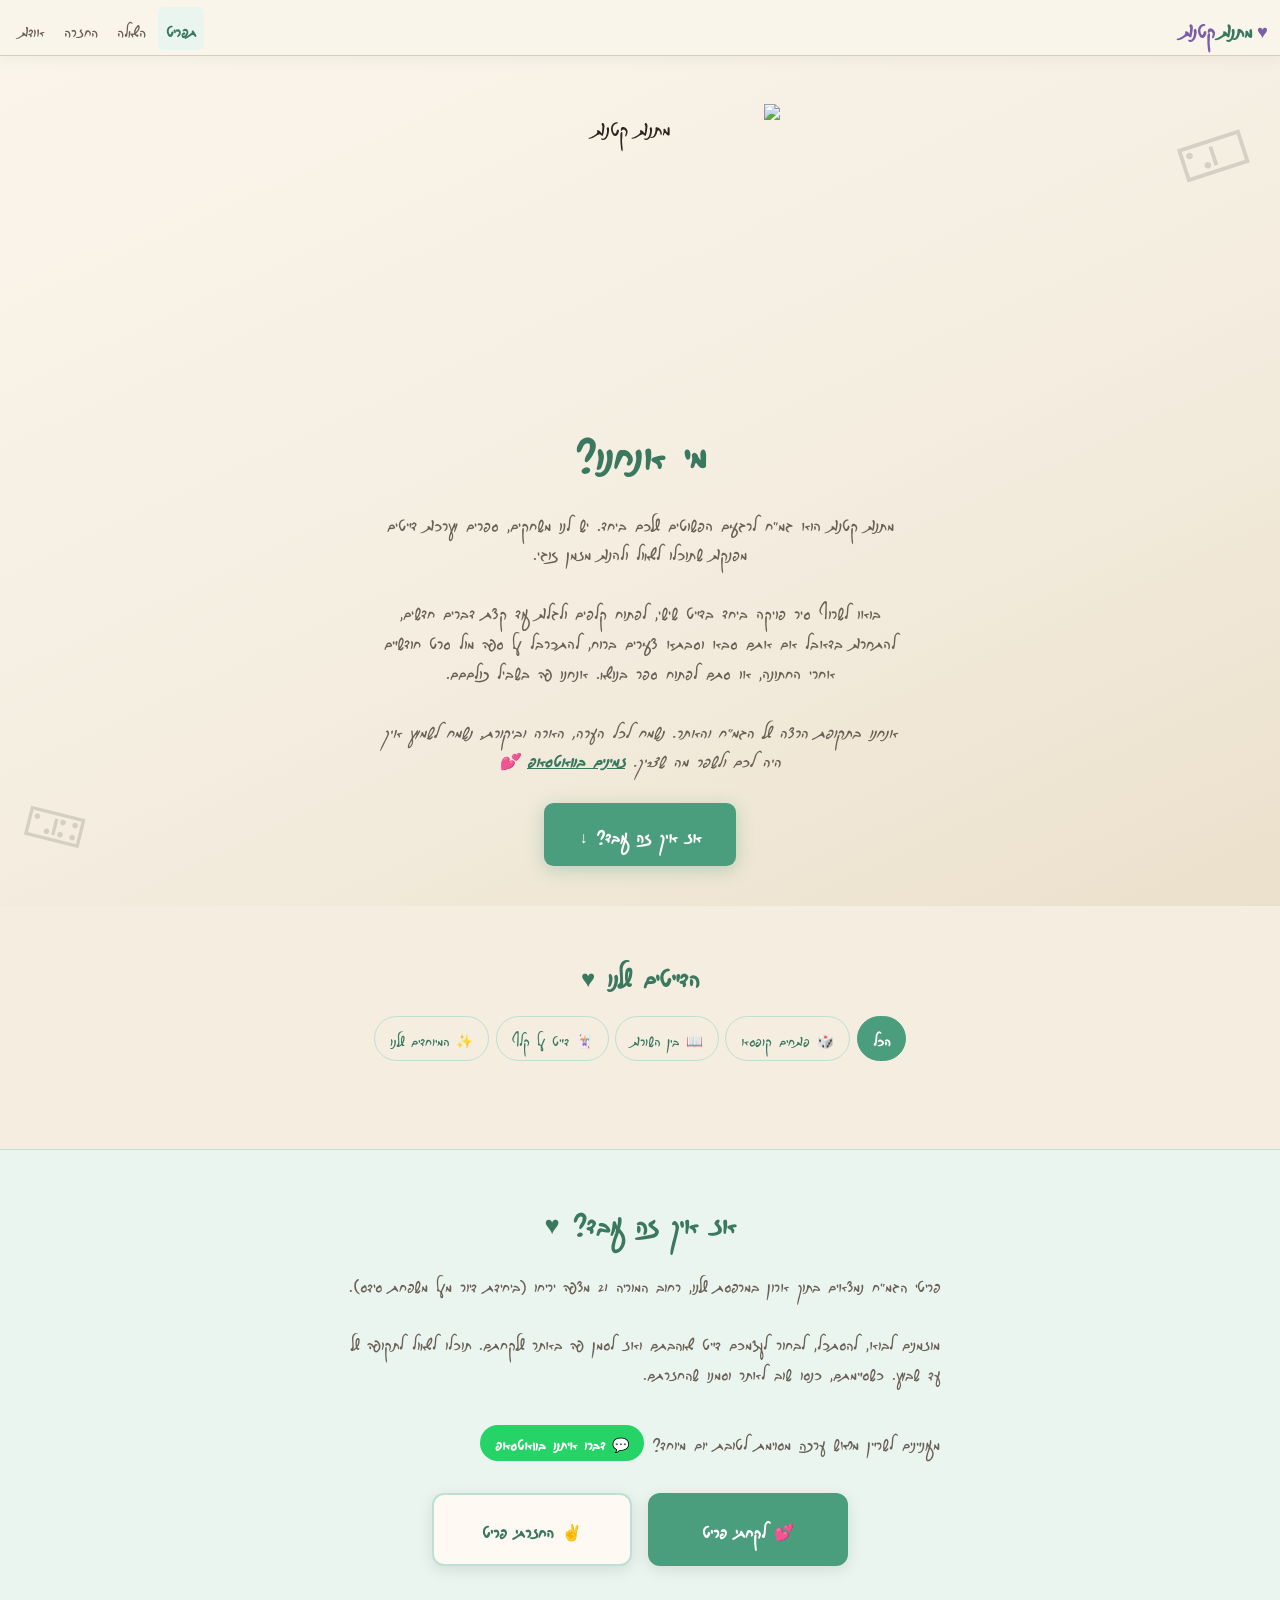
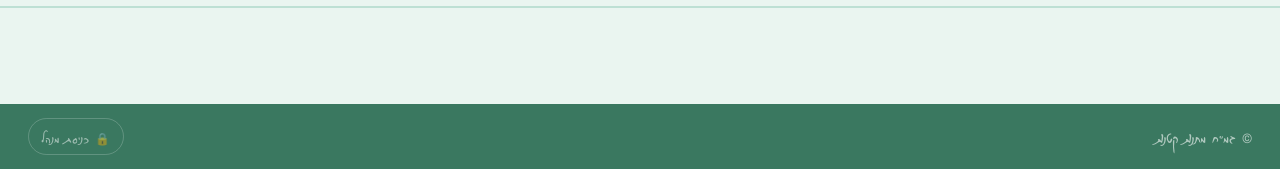
==== index.html @ da2526f9 "Add files via upload" ====
<!DOCTYPE html>
<html lang="he" dir="rtl">
<head>
<meta charset="UTF-8"/>
<link rel="manifest" href="manifest.json"/>
<meta name="theme-color" content="#4A9E7E"/>
<!-- Google tag (gtag.js) -->
<script async src="https://www.googletagmanager.com/gtag/js?id=G-804JS3PX6V"></script>
<script>
  window.dataLayer = window.dataLayer || [];
  function gtag(){dataLayer.push(arguments);}
  gtag('js', new Date());
  gtag('config', 'G-804JS3PX6V');
</script>

<link rel="icon" href="data:image/svg+xml,<svg xmlns='http://www.w3.org/2000/svg' viewBox='0 0 100 100'><text y='.9em' font-size='90'>♥</text></svg>"/>
<meta name="viewport" content="width=device-width,initial-scale=1.0"/>
<title>מתנות קטנות</title>
<link href="https://fonts.googleapis.com/css2?family=Frank+Ruhl+Libre:wght@400;700&family=Heebo:wght@300;400;600&family=Dancing+Script:wght@600&display=swap" rel="stylesheet"/>
<style>
@font-face {
  font-family:'SiteFont';
  src:local('Dancing Script');
  font-weight:normal;font-style:normal;
  unicode-range:U+0020-007F;
}
@font-face {
  font-family:'SiteFont';
  src:url('[data-uri]') format('woff2');
  font-weight:normal;font-style:normal;
}
*,*::before,*::after{box-sizing:border-box;margin:0;padding:0}
:root{
  --teal:#4A9E7E;--teal-dark:#3A7860;--teal-light:#EAF5F0;--teal-mid:#BEE0D4;
  --lav:#7B5EA7;--lav-light:#EFE8F5;
  --cream:#F4EDE0;--cream-warm:#EBE0CB;--paper:#FAF5EB;
  --text:#2A2620;--text-mid:#6A6055;--text-light:#9C9082;
  --border:#D8CEBA;--white:#FEFAF3;
}
html{direction:rtl;scroll-behavior:smooth}
body{background:var(--cream);font-family:'SiteFont','Heebo',sans-serif;color:var(--text);min-height:100vh;font-size:19px}

/* NAV */
.nav{background:var(--paper);border-bottom:1px solid var(--border);display:flex;align-items:center;justify-content:space-between;padding:0 .75rem;height:56px;position:sticky;top:0;z-index:300;box-shadow:0 2px 14px rgba(58,120,96,.07);overflow:hidden}
.nav-brand{font-size:1.15rem;color:var(--teal-dark);font-weight:700;cursor:pointer;display:flex;align-items:center;gap:.3rem;text-decoration:none;white-space:nowrap}
.nav-brand span{color:var(--lav)}
.nav-links{display:flex;gap:.2rem;list-style:none;flex-wrap:nowrap}
.nav-btn{background:none;border:none;cursor:pointer;font-family:'SiteFont','Heebo',sans-serif;font-size:.92rem;color:var(--text-mid);padding:.3rem .5rem;border-radius:.4rem;transition:all .2s;white-space:nowrap}
.nav-btn:hover,.nav-btn.on{color:var(--teal-dark);background:var(--teal-light);font-weight:600}

/* HERO */
.hero{background:linear-gradient(155deg,var(--paper) 0%,var(--cream) 55%,var(--cream-warm) 100%);padding:3rem 1.5rem 2.5rem;text-align:center;position:relative;overflow:hidden}
.deco{position:absolute;opacity:.15;pointer-events:none;font-size:3.5rem}
.logo-img{width:280px;height:280px;object-fit:contain;display:block;margin:0 auto 1.2rem}
.hero h1{font-size:clamp(1.7rem,3.5vw,2.4rem);color:var(--teal-dark);margin-bottom:.9rem}
.hero p{color:var(--text-mid);font-size:1rem;max-width:520px;margin:0 auto 1.8rem;line-height:1.85;font-weight:300}
.hero p strong{color:var(--teal-dark);font-weight:700}
.btn-hero{display:inline-block;background:var(--teal);color:#fff;border:none;padding:.82rem 2.2rem;border-radius:.6rem;font-family:'SiteFont','Heebo',sans-serif;font-size:1rem;font-weight:700;cursor:pointer;transition:all .22s;box-shadow:0 4px 18px rgba(74,158,126,.33)}
.btn-hero:hover{background:var(--teal-dark);transform:translateY(-2px)}

/* HOW IT WORKS */
.how-sec{background:var(--teal-light);border-top:1px solid var(--teal-mid);border-bottom:1px solid var(--teal-mid);padding:2.5rem 1.5rem}
.how-inner{max-width:600px;margin:0 auto;text-align:center}
.how-inner h2{font-size:1.6rem;color:var(--teal-dark);margin-bottom:1.25rem}
.how-inner p{color:var(--text-mid);line-height:1.9;font-size:.97rem;font-weight:300;margin-bottom:2rem;text-align:right}
.how-inner a.inline-link{color:var(--teal-dark);font-weight:700;text-decoration:underline;cursor:pointer}
.wa-link{display:inline-block;background:#25D366;color:#fff;padding:.3rem .9rem;border-radius:2rem;text-decoration:none;font-weight:600;font-size:.88rem;margin-top:.5rem}
.action-btns{display:flex;gap:1rem;justify-content:center;flex-wrap:wrap;margin-top:1.5rem}
.action-btn{padding:1rem 0;border:none;border-radius:.75rem;font-family:'SiteFont','Heebo',sans-serif;font-size:1rem;font-weight:700;cursor:pointer;transition:all .22s;box-shadow:0 4px 16px rgba(0,0,0,.1);width:200px;text-align:center}
.borrow-action{background:var(--teal);color:#fff}
.borrow-action:hover{background:var(--teal-dark);transform:translateY(-2px)}
.return-action{background:var(--white);color:var(--teal-dark);border:2px solid var(--teal-mid)}
.return-action:hover{background:var(--teal-light);transform:translateY(-2px)}

/* CATALOG */
.catalog{max-width:1080px;margin:0 auto;padding:2.5rem 1.5rem}
.cat-head{margin-bottom:1.5rem;text-align:center}
.cat-head h2{font-size:1.5rem;color:var(--teal-dark);margin-bottom:.9rem}
.heart-anim{display:inline-block;animation:heartPulse 2.5s ease-in-out infinite}
@keyframes heartPulse{0%,100%{transform:scale(1)}50%{transform:scale(1.18)}}
.filters{display:flex;gap:.4rem;align-items:center;flex-wrap:wrap;justify-content:center}
.fb-cat{background:none;border:1.5px solid var(--teal-mid);padding:.35rem .95rem;border-radius:2rem;font-family:'SiteFont','Heebo',sans-serif;font-size:.85rem;color:var(--teal-dark);cursor:pointer;transition:all .2s;font-weight:500;white-space:nowrap;min-width:fit-content}
.fb-cat:hover,.fb-cat.on{border-color:var(--teal);background:var(--teal);color:#fff;font-weight:700}
.grid{display:grid;grid-template-columns:repeat(auto-fill,minmax(240px,1fr));gap:1.25rem}
.card{background:var(--white);border:1px solid var(--border);border-radius:1rem;overflow:hidden;transition:all .25s;cursor:pointer;opacity:0;animation:fadeUp .5s ease forwards;display:flex;flex-direction:column}
@keyframes fadeUp{from{opacity:0;transform:translateY(22px)}to{opacity:1;transform:translateY(0)}}
.card:hover{transform:translateY(-3px);box-shadow:0 8px 28px rgba(58,120,96,.12);border-color:var(--teal-mid)}
.card.dim{opacity:.55}
.card-img{width:100%;height:160px;max-height:160px;object-fit:contain;background:#fff;padding:.75rem;flex-shrink:0}
.card-body{padding:1.1rem 1.2rem 1.3rem}
.cbadge{display:inline-block;font-size:.72rem;font-weight:700;padding:.17rem .6rem;border-radius:2rem;background:var(--teal-light);color:var(--teal-dark);margin-bottom:.6rem}
.cname{font-size:1.08rem;color:var(--text);margin-bottom:.3rem;font-weight:700}
.cdesc{font-size:.85rem;color:var(--text-mid);line-height:1.5;margin-bottom:.8rem;font-weight:300}
.sdot{display:inline-flex;align-items:center;gap:.35rem;font-size:.77rem;font-weight:700;margin-bottom:.7rem}
.sdot::before{content:'';width:7px;height:7px;border-radius:50%;background:currentColor;display:inline-block}
.sdot.av{color:#2E8A58}.sdot.tk{color:#A0602A}
.bbtn{width:100%;padding:.6rem;border-radius:.5rem;background:var(--teal);color:#fff;border:none;font-family:'SiteFont','Heebo',sans-serif;font-size:.89rem;font-weight:700;cursor:pointer;transition:background .2s}
.bbtn:hover{background:var(--teal-dark)}
.bbtn:disabled{background:var(--cream-warm);color:var(--text-light);cursor:not-allowed}

/* ITEM MODAL */
.modal-overlay{position:fixed;inset:0;background:rgba(42,38,32,.55);backdrop-filter:blur(4px);z-index:500;display:flex;align-items:center;justify-content:center;padding:1rem}
.modal{background:var(--white);border-radius:1.25rem;width:100%;max-width:580px;max-height:90vh;overflow-y:auto;box-shadow:0 20px 60px rgba(42,38,32,.22);position:relative}
.modal-img{width:100%;height:220px;object-fit:contain;background:#fff;border-radius:1.25rem 1.25rem 0 0;padding:.5rem}
.modal-body{padding:1.75rem}
.modal-body h2{font-size:1.5rem;color:var(--teal-dark);margin-bottom:.35rem}
.mdesc{color:var(--text-mid);font-size:.95rem;line-height:1.75;margin-bottom:1.25rem;font-weight:300}
.kit-section{background:var(--teal-light);border-radius:.75rem;padding:1rem 1.25rem;margin-bottom:.85rem;border-right:4px solid var(--teal)}
.kit-section h4{font-size:1rem;color:var(--teal-dark);margin-bottom:.5rem}
.kit-section p{font-size:.88rem;color:var(--text-mid);line-height:1.6;font-weight:300}
.kit-section.orange{background:#FDF0E8;border-right-color:#D4824A}
.kit-section.orange h4{color:#D4824A}
.modal-close{position:absolute;top:1rem;left:1rem;background:rgba(255,255,255,.85);border:none;border-radius:50%;width:34px;height:34px;font-size:1.1rem;cursor:pointer}
.modal-borrow-btn{width:100%;padding:.88rem;background:var(--teal);color:#fff;border:none;border-radius:.6rem;font-family:'SiteFont','Heebo',sans-serif;font-size:1rem;font-weight:700;cursor:pointer;margin-top:1.25rem;transition:all .2s}
.modal-borrow-btn:disabled{background:var(--cream-warm);color:var(--text-light);cursor:not-allowed}

/* BORROW/RETURN SECTION */
.action-sec{background:var(--teal-light);border-top:1.5px solid var(--teal-mid);padding:3rem 1.5rem}
.binner{max-width:540px;margin:0 auto}
.binner h2{font-size:1.45rem;color:var(--teal-dark);margin-bottom:.35rem}
.sub{color:var(--text-mid);font-size:.88rem;margin-bottom:1.5rem}
.bpreview{display:flex;align-items:center;gap:1rem;background:var(--white);border:1px solid var(--teal-mid);border-radius:.75rem;padding:1rem 1.25rem;margin-bottom:1.75rem}
.bpreview .bi{font-size:2rem}
.bpreview strong{font-size:1.05rem;color:var(--teal-dark);display:block}
.bpreview span{font-size:.83rem;color:var(--text-mid)}
.frow{display:grid;grid-template-columns:1fr 1fr;gap:1rem;margin-bottom:1rem}
.fg{margin-bottom:.95rem}
.fg label{display:block;font-size:.83rem;font-weight:700;color:var(--text);margin-bottom:.35rem}
.fg input,.fg textarea,.fg select{width:100%;padding:.68rem .95rem;border:1.5px solid var(--border);border-radius:.5rem;font-family:'SiteFont','Heebo',sans-serif;font-size:.93rem;color:var(--text);background:var(--white);outline:none;direction:rtl;transition:border-color .2s}
.fg input:focus,.fg textarea:focus{border-color:var(--teal)}
.sbtn{width:100%;padding:.88rem;background:var(--teal);color:#fff;border:none;border-radius:.6rem;font-family:'SiteFont','Heebo',sans-serif;font-size:.98rem;font-weight:700;cursor:pointer;transition:all .2s;box-shadow:0 4px 16px rgba(74,158,126,.28);margin-top:.4rem}
.sbtn:hover{background:var(--teal-dark)}
.clnk{text-align:center;margin-top:.9rem}
.clnk button{background:none;border:none;color:var(--text-light);font-size:.86rem;cursor:pointer;text-decoration:underline;font-family:'SiteFont','Heebo',sans-serif}
.sbox{text-align:center;padding:2rem 0}
.sbox .si{font-size:3.2rem;margin-bottom:1rem}
.sbox h3{font-size:1.55rem;color:var(--teal-dark);margin-bottom:.5rem}
.sbox p{color:var(--text-mid);font-size:.93rem;line-height:1.75}
.pickup-box{background:var(--white);border:1px solid var(--teal-mid);border-radius:.75rem;padding:1rem 1.25rem;margin-top:1rem;font-size:.88rem;color:var(--text-mid);line-height:1.7;text-align:right}
.pickup-box strong{color:var(--teal-dark);display:block;margin-bottom:.3rem}
.borrow-grid{display:grid;grid-template-columns:repeat(auto-fill,minmax(160px,1fr));gap:.85rem;margin-bottom:1.5rem}
.borrow-card{background:var(--white);border:1.5px solid var(--border);border-radius:.85rem;padding:.85rem;cursor:pointer;transition:all .2s;text-align:center}
.borrow-card:hover{border-color:var(--teal);transform:translateY(-2px);box-shadow:0 6px 20px rgba(74,158,126,.15)}
.borrow-card .bc-img{width:100%;height:90px;object-fit:contain;background:#fff;border-radius:.5rem;margin-bottom:.5rem;padding:.25rem}
.borrow-card .bc-name{font-weight:700;font-size:.88rem;color:var(--text);margin-bottom:.2rem}
.borrow-card .bc-cat{font-size:.72rem;color:var(--teal-dark);background:var(--teal-light);padding:.12rem .5rem;border-radius:2rem;display:inline-block}
.r-loan-item{display:flex;align-items:center;justify-content:space-between;padding:.85rem 1.1rem;background:var(--white);border:1px solid var(--border);border-radius:.75rem;margin-bottom:.6rem;gap:.75rem;flex-wrap:wrap}
.r-loan-name{font-weight:600;color:var(--text);flex:1}
.r-loan-date{font-size:.8rem;color:var(--text-light)}
.r-return-btn{padding:.45rem 1.1rem;background:var(--teal);color:#fff;border:none;border-radius:.45rem;font-family:'SiteFont','Heebo',sans-serif;font-size:.85rem;font-weight:700;cursor:pointer}

/* ABOUT */
.about-page{max-width:680px;margin:0 auto;padding:5rem 1.5rem;text-align:center}

/* FOOTER */
.footer{background:var(--teal-dark);padding:.85rem 1.75rem;display:flex;align-items:center;justify-content:space-between;gap:1rem;flex-wrap:wrap}
.footer-text{color:rgba(255,255,255,.6);font-size:.82rem}
.footer-admin-btn{background:none;border:1px solid rgba(255,255,255,.2);color:rgba(255,255,255,.5);font-family:'SiteFont','Heebo',sans-serif;font-size:.74rem;padding:.26rem .78rem;border-radius:2rem;cursor:pointer;transition:all .2s;white-space:nowrap}
.footer-admin-btn:hover{border-color:rgba(255,255,255,.6);color:rgba(255,255,255,.9)}

/* ADMIN */
.admin-wrap{max-width:900px;margin:0 auto;padding:2rem 1rem}
.admin-login-box{max-width:340px;margin:4rem auto;text-align:center}
.atabs{display:flex;gap:.4rem;margin-bottom:1.75rem;background:var(--white);padding:.38rem;border-radius:.7rem;border:1px solid var(--border);width:fit-content;max-width:100%;overflow-x:auto}
.atab{padding:.5rem 1.2rem;border-radius:.5rem;border:none;font-family:'SiteFont','Heebo',sans-serif;font-size:.88rem;cursor:pointer;transition:all .2s;background:none;color:var(--text-mid);white-space:nowrap}
.atab.on{background:var(--teal);color:#fff;font-weight:700}
.asec{background:var(--white);border:1px solid var(--border);border-radius:1rem;padding:1.4rem;margin-bottom:1.2rem}
.asec h3{font-size:1.1rem;color:var(--teal-dark);margin-bottom:1rem;font-weight:700}
.lrow{display:grid;grid-template-columns:50px 1fr auto;align-items:center;gap:.5rem .7rem;padding:.7rem .9rem;background:var(--cream);border:1px solid var(--border);border-radius:.5rem;margin-bottom:.4rem;font-size:.84rem}
.lrow .lid{font-weight:700;color:var(--teal);font-size:.8rem}
.lrow .lname{font-weight:600}
.lrow .linfo{color:var(--text-mid);font-size:.78rem;grid-column:2}
.sbadge{font-size:.7rem;font-weight:700;padding:.16rem .55rem;border-radius:2rem;white-space:nowrap}
.sbadge.act{background:rgba(74,158,126,.14);color:#2A7A50}
.sbadge.ret{background:rgba(155,142,196,.14);color:#6252A2}
.retbtn{padding:.28rem .7rem;border-radius:.4rem;font-size:.76rem;font-weight:700;border:1.5px solid var(--teal);color:var(--teal);background:none;cursor:pointer;white-space:nowrap}
.retbtn:hover{background:var(--teal);color:#fff}
.irow{display:flex;align-items:center;gap:.4rem;padding:.6rem .9rem;background:var(--cream);border:1px solid var(--border);border-radius:.5rem;font-size:.84rem;flex-wrap:wrap}
.irow .ithumb{width:36px;height:36px;border-radius:.4rem;object-fit:cover;background:var(--teal-light);flex-shrink:0}
.irow .in{font-weight:600;overflow:hidden;text-overflow:ellipsis;white-space:nowrap;flex:1;min-width:0}
.iadmin{display:flex;flex-direction:column;gap:.4rem}
.editbtn{padding:.26rem .7rem;border-radius:.4rem;font-size:.76rem;font-weight:700;border:1.5px solid var(--teal);color:var(--teal);background:none;cursor:pointer}
.editbtn:hover{background:var(--teal);color:#fff}
.delbtn{padding:.26rem .7rem;border-radius:.4rem;font-size:.76rem;font-weight:700;border:1.5px solid #C87055;color:#C87055;background:none;cursor:pointer}
.delbtn:hover{background:#C87055;color:#fff}
.eoverlay{position:fixed;inset:0;background:rgba(42,38,32,.6);backdrop-filter:blur(3px);z-index:600;display:flex;align-items:center;justify-content:center;padding:1rem}
.emodal{background:var(--white);border-radius:1.25rem;width:100%;max-width:560px;max-height:92vh;overflow-y:auto;padding:2rem;position:relative;box-shadow:0 20px 60px rgba(42,38,32,.25)}
.emodal h3{font-size:1.3rem;color:var(--teal-dark);margin-bottom:1.4rem;font-weight:700}
.eclose{position:absolute;top:1rem;left:1rem;background:var(--cream);border:1px solid var(--border);border-radius:50%;width:32px;height:32px;font-size:1rem;cursor:pointer}
.img-prev{width:100%;height:155px;border-radius:.75rem;overflow:hidden;background:var(--teal-light);border:1.5px dashed var(--teal-mid);display:flex;align-items:center;justify-content:center;margin-bottom:.6rem;color:var(--text-light);font-size:.9rem}
.img-prev img{width:100%;height:100%;object-fit:cover}
.img-btns{display:flex;gap:.5rem;margin-bottom:1rem;flex-wrap:wrap}
.img-btn{padding:.4rem .9rem;border-radius:.45rem;font-family:'SiteFont','Heebo',sans-serif;font-size:.83rem;font-weight:600;cursor:pointer;border:1.5px solid var(--teal-mid);color:var(--teal-dark);background:var(--teal-light)}
.img-btn.del{border-color:#C87055;color:#C87055;background:none}
.save-btn{width:100%;padding:.85rem;background:var(--teal);color:#fff;border:none;border-radius:.6rem;font-family:'SiteFont','Heebo',sans-serif;font-size:.97rem;font-weight:700;cursor:pointer;margin-top:1rem}
.auchk{display:flex;gap:.9rem;flex-wrap:wrap;margin-top:.25rem}
.auchk label{display:flex;align-items:center;gap:.35rem;font-size:.88rem;cursor:pointer}
.auchk input[type=checkbox]{accent-color:var(--teal);width:15px;height:15px}
.notif-item{display:flex;align-items:center;gap:.75rem;padding:.85rem 1rem;background:var(--teal-light);border:1px solid var(--teal-mid);border-radius:.75rem;margin-bottom:.5rem}
.notif-body{flex:1;font-size:.88rem;color:var(--text)}
.notif-date{font-size:.78rem;color:var(--text-light);margin-top:.2rem}
.notif-seen{background:var(--teal);color:#fff;border:none;border-radius:50%;width:28px;height:28px;cursor:pointer;font-size:.9rem;flex-shrink:0}
.notif-badge{background:#E85555;color:#fff;border-radius:50%;width:18px;height:18px;font-size:.7rem;display:inline-flex;align-items:center;justify-content:center;font-weight:700;vertical-align:top;margin-right:2px}
.empty{text-align:center;padding:2.5rem;color:var(--text-light)}
.empty .ei{font-size:2.2rem;margin-bottom:.75rem}
.addflash{color:#2A7A50;font-weight:700;font-size:.88rem;padding:.4rem 0}
.page-btn{background:none;border:1.5px solid var(--teal-mid);color:var(--teal-dark);width:36px;height:36px;border-radius:50%;cursor:pointer;font-family:'SiteFont','Heebo',sans-serif;font-size:.9rem;font-weight:600;transition:all .2s}
.page-btn:hover,.page-btn.on{background:var(--teal);color:#fff;border-color:var(--teal)}
.hidden{display:none!important}
@media(max-width:600px){
  .irow{grid-template-columns:36px 1fr;grid-template-rows:auto auto;}
  .irow .editbtn,.irow .loanbtn,.irow .delbtn{font-size:.7rem;padding:.2rem .5rem;}

  .frow,.addrow{grid-template-columns:1fr}
  .nav{padding:0 .75rem}
  .admin-wrap{padding:1.5rem .75rem}
  .action-btn{width:160px;font-size:.9rem}
  .lrow{grid-template-columns:45px 1fr auto}
  .irow{grid-template-columns:36px 1fr auto auto}
}
</style>
</head>
<body>

<!-- NAV -->
<nav class="nav">
  <a class="nav-brand" href="#" id="nav-home-brand">
    <span>&#9829;</span> מתנות <span>קטנות</span>
  </a>
  <ul class="nav-links">
    <li><button class="nav-btn on" id="nav-catalog-btn">תפריט</button></li>
    <li><button class="nav-btn" id="nav-borrow-btn">השאלה</button></li>
    <li><button class="nav-btn" id="nav-return-btn">החזרה</button></li>
    <li><button class="nav-btn" id="nav-about">אודות</button></li>
  </ul>
</nav>

<!-- HOME -->
<div id="page-home">
  <section class="hero">
    <div class="deco" style="top:1.5rem;right:2rem;transform:rotate(-18deg)">&#127039;</div>
    <div class="deco" style="bottom:2rem;left:1.5rem;transform:rotate(14deg);font-size:3rem">&#127043;</div>
    <img class="logo-img" src="https://raw.githubusercontent.com/yedidya187/Matanot-ktanot/main/logo.gif" alt="מתנות קטנות"/>
    <h1>מי אנחנו?</h1>
    <p>
      מתנות קטנות הוא גמ"ח לרגעים הפשוטים שלכם ביחד. יש לנו משחקים, ספרים וערכות דייטים מפנקות שתוכלו לשאול ולהנות מזמן זוגי.<br/><br/>
      בואו לשרוף סיר פויקה ביחד בדייט שישי, לפתוח קלפים ולגלות עוד קצת דברים חדשים, להתחרות בדאבל אם אתם סבא וסבתא צעירים ברוח, להתכרבל על ספה מול סרט חודשיים אחרי החתונה, או סתם לפתוח ספר בנושא. אנחנו פה בשביל כולםםם.
  
      <br/><br/><em>אנחנו בתקופת הרצה של הגמ"ח והאתר. נשמח לכל הערה, הארה וביקורת. נשמח לשמוע איך היה לכם ולשפר מה שצריך. <a href="https://wa.me/972534303104?text=%D7%94%D7%99%D7%99%2C%20%D7%94%D7%92%D7%A2%D7%A0%D7%95%20%D7%9E%D7%94%D7%90%D7%AA%D7%A8%20%D7%A9%D7%9C%20%D7%92%D7%9E%22%D7%97%20%D7%9E%D7%AA%D7%A0%D7%95%D7%AA%20%D7%A7%D7%98%D7%A0%D7%95%D7%AA%20%3A%29" target="_blank" style="color:var(--teal-dark);font-weight:700;text-decoration:underline">זמינים בוואטסאפ</a> &#128149;</em>  </p>
    <button class="btn-hero" id="btn-to-catalog">אז איך זה עובד? ↓</button>
  </section>

  <!-- CATALOG -->
  <section class="catalog" id="cat-sec">
    <div class="cat-head">
      <h2>הדייטים שלנו <span class="heart-anim">&#9829;</span></h2>
      <div class="filters" id="filters">
        <button class="fb-cat on" id="filter-all">הכל</button>
        <button class="fb-cat" id="filter-cat1">🎲 פותחים קופסא</button>
        <button class="fb-cat" id="filter-cat2">📖 בין השורות</button>
        <button class="fb-cat" id="filter-cat3">🃏 דייט על קלף</button>
        <button class="fb-cat" id="filter-cat4">✨ המיוחדים שלנו</button>
      </div>
    </div>
    <div class="grid" id="items-grid"></div>
  <div id="pagination" style="display:none;text-align:center;margin-top:1.5rem;display:flex;justify-content:center;align-items:center;gap:.5rem;flex-wrap:wrap"></div>
  </section>

  <!-- HOW IT WORKS -->
  <div class="how-sec" id="how-sec">
    <div class="how-inner">
      <h2>אז איך זה עובד? &#9829;</h2>
      <p>
        פריטי הגמ"ח נמצאים בתוך ארון במרפסת שלנו, רחוב המוריה 21 מצפה יריחו (ביחידת דיור מעל משפחת סידס).<br/><br/>
        מוזמנים לבוא, להסתכל, לבחור לעצמכם דייט שאהבתם ואז <span class="inline-link" id="link-borrow">לסמן פה באתר שלקחתם</span>.
        תוכלו לשאול לתקופה של עד שבוע. כשסיימתם, <span class="inline-link" id="link-return">כנסו שוב לאתר וסמנו שהחזרתם</span>.<br/><br/>
        מעוניינים לשריין מראש ערכה מסוימת לטובת יום מיוחד?
        <a href="https://wa.me/972534303104?text=%D7%94%D7%99%D7%99%2C%20%D7%94%D7%92%D7%A2%D7%A0%D7%95%20%D7%9E%D7%94%D7%90%D7%AA%D7%A8%20%D7%A9%D7%9C%20%D7%92%D7%9E%22%D7%97%20%D7%9E%D7%AA%D7%A0%D7%95%D7%AA%20%D7%A7%D7%98%D7%A0%D7%95%D7%AA%20%3A%29" target="_blank" class="wa-link">&#128172; דברו איתנו בוואטסאפ</a>
      </p>
      <div class="action-btns">
        <button class="action-btn borrow-action" id="btn-borrow-main">&#128149; לקחתי פריט</button>
        <button class="action-btn return-action" id="btn-return-main">&#9996; החזרתי פריט</button>
      </div>
    </div>
  </div>

  <!-- ACTION SECTION -->
  <div class="action-sec" id="action-sec">
    <div class="binner">

      <!-- BORROW -->
      <div id="section-borrow" class="hidden">
        <h2>לקחתי פריט &#128149;</h2>
        <p class="sub">חפשו או בחרו את הפריט שלקחתם</p>
        <div id="borrow-search-wrap" class="fg" style="margin-bottom:1rem">
          <input id="borrow-search" placeholder="&#128269; חיפוש פריט..." style="width:100%;padding:.68rem .95rem;border:1.5px solid var(--border);border-radius:.5rem;font-family:'SiteFont','Heebo',sans-serif;font-size:.93rem;color:var(--text);background:var(--white);outline:none;direction:rtl"/>
        </div>
        <div class="borrow-grid" id="borrow-items-grid"></div>
        <div id="borrow-form-wrap" class="hidden">
          <div class="bpreview">
            <div class="bi" id="preview-icon"></div>
            <div style="flex:1"><strong id="preview-name"></strong><span id="preview-desc"></span></div>
            <button id="btn-change-item" style="background:none;border:none;cursor:pointer;color:var(--text-light);font-size:.82rem;text-decoration:underline">שנה</button>
          </div>
          <div class="frow">
            <div class="fg"><label>שם</label><input id="f-name" placeholder="שם מלא" autocomplete="off"/></div>
            <div class="fg"><label>טלפון</label><input id="f-phone" placeholder="05X-XXXXXXX" type="tel" autocomplete="off"/></div>
          </div>
          <div class="fg" style="background:var(--teal-light);padding:.9rem 1rem;border-radius:.6rem;border:1px solid var(--teal-mid)">
            <label style="display:flex;align-items:flex-start;gap:.75rem;cursor:pointer;font-size:.9rem">
              <input type="checkbox" id="f-confirm" style="margin-top:.15rem;accent-color:var(--teal);width:18px;height:18px;flex-shrink:0"/>
              <span>אני מאשר/ת שלקחתי את הפריט ואחזיר/ו אותו בתום השימוש במצב תקין</span>
            </label>
          </div>
          <button class="sbtn" id="btn-submit-borrow">סימון לקיחה &#128149;</button>
          <div class="clnk"><button id="btn-cancel-borrow">חזרה</button></div>
        </div>
        <div id="borrow-success" class="sbox hidden">
          <div class="si">&#127881;</div>
          <h3>נרשם! תהנו! &#128149;</h3>
          <div class="pickup-box">
            <strong>&#128205; איפה נמצא הגמ"ח?</strong>
            ארון הגמ"ח במרפסת ביתנו, רחוב המוריה 21 (משפחת סידס, נכנסים ועולים במדרגות שבגינה).
          </div>
          <div style="margin-top:1.5rem"><button class="btn-hero" id="btn-back-from-borrow">חזרה</button></div>
        </div>
      </div>

      <!-- RETURN -->
      <div id="section-return" class="hidden">
        <h2>החזרתי פריט &#9996;</h2>
        <p class="sub">כתבו את מספר הטלפון שאיתו לקחתם את הפריט</p>
        <div class="fg">
          <label>טלפון</label>
          <input id="r-phone" placeholder="05X-XXXXXXX" type="tel" autocomplete="off"/>
        </div>
        <button class="sbtn" id="btn-lookup-return">חיפוש &#128269;</button>
        <div id="r-loans-list" class="hidden" style="margin-top:1rem">
          <p style="font-size:.88rem;color:var(--text-mid);margin-bottom:.75rem">בחרו את הפריט שהחזרתם:</p>
          <div id="r-items"></div>
        </div>
        <div id="r-not-found" class="hidden" style="text-align:center;padding:1.5rem;color:var(--text-mid)">
          <div style="font-size:2rem;margin-bottom:.5rem">&#128269;</div>
          <p>לא נמצאו השאלות פעילות עם המספר הזה</p>
        </div>
        <div id="r-success" class="sbox hidden">
          <div class="si">&#9996;</div>
          <h3>תודה שהחזרתם!</h3>
          <p>הפריט סומן כהוחזר &#128149;</p>
          <div style="margin-top:1.5rem"><button class="btn-hero" id="btn-back-from-return">חזרה</button></div>
        </div>
        <div class="clnk" style="margin-top:1rem"><button id="btn-cancel-return">חזרה</button></div>
      </div>

    </div>
  </div>

  <footer class="footer">
    <span class="footer-text">&#169; גמ"ח מתנות קטנות</span>
    <button class="footer-admin-btn" id="btn-admin">&#128274; כניסת מנהל</button>
  </footer>
</div>

<!-- ABOUT -->
<div id="page-about" class="hidden">

  <div style="background:var(--cream);padding:3rem 1.5rem 2rem">
    
    <!-- פסוק -->
    <div style="max-width:600px;margin:0 auto 2rem;text-align:center">
      <p style="font-family:'Frank Ruhl Libre',serif;font-size:1.15rem;color:var(--text);line-height:1.8;margin-bottom:.5rem;font-weight:700">"מַתָּן אָדָם יַרְחִיב לוֹ וְלִפְנֵי גְדֹלִים יַנְחֶנּוּ"</p>
      <p style="font-family:'Frank Ruhl Libre',serif;font-size:.88rem;color:var(--text-mid);margin-bottom:1.25rem">(משלי יח טז)</p>
      <p style="font-size:.92rem;color:var(--text-mid);font-weight:600">הגמ"ח לע"נ מתן בן איתן ולאה מימוני</p>
    </div>

    <!-- טקסט על מתן -->
    <div style="max-width:600px;margin:0 auto;text-align:right">
      <p style="font-size:1rem;line-height:1.85;color:var(--text);font-weight:400;font-family:'Frank Ruhl Libre',serif">
        מתן, כשמו כן הוא. חי תמיד במרחב של נתינה וחסד. שש לעזור, להושיט יד, ובעל לב ענק.
        את אשתו נועה הכיר בעת עבודה עם נוער המחפש בית, וביתם היה למקום למחפשים בית.
      </p>
    </div>

  </div>

  <!-- טקסט נועה - רקע סגול -->
  <div style="background:var(--lav-light);padding:2.5rem 1.5rem">
    <div style="max-width:600px;margin:0 auto">
      <p style="font-family:'SiteFont','Heebo',sans-serif;font-size:1rem;line-height:1.9;color:var(--text);text-align:right;font-weight:300">
        מאז שמתן איננו, אני מרגישה עוד יותר כמה רגעים קטנים של יחד הם דבר יקר.
        שיחה, צחוק, זמן זוגי פשוט בתוך החיים, אלו הדברים שבונים אהבה ובית.
        הידיעה שמתוך ההנצחה שלו זוגות יוכלו להתחבר, לעצור רגע אחד בשביל הקשר שלהם, מרגשת אותי מאוד.
        יש בזה משהו שממשיך את הלב של מתן ואת הטוב שהיה בו.
      </p>
      <p style="text-align:left;font-size:1.05rem;color:var(--lav);font-weight:700;margin-top:1rem">נועה</p>
    </div>
  </div>

  <!-- תרומות -->
  <div style="background:var(--teal-light);padding:2rem 1.5rem;text-align:center;border-top:1px solid var(--teal-mid)">
    <div style="max-width:500px;margin:0 auto;text-align:right">
      <p style="font-size:1rem;line-height:1.9;color:var(--text)">
        אהבתם? נהנתם? מוזמנים <a href="https://links.payboxapp.com/9iwLc0XEV1b" target="_blank" style="color:var(--teal-dark);font-weight:700;text-decoration:underline">לתמוך בנו בפייבוקס</a> &#128149;<br/><br/>
        מוזמנים גם <a href="https://wa.me/972534303104?text=%D7%94%D7%99%D7%99%2C%20%D7%94%D7%92%D7%A2%D7%A0%D7%95%20%D7%9E%D7%94%D7%90%D7%AA%D7%A8%20%D7%A9%D7%9C%20%D7%92%D7%9E%22%D7%97%20%D7%9E%D7%AA%D7%A0%D7%95%D7%AA%20%D7%A7%D7%98%D7%A0%D7%95%D7%AA%20%3A%29" target="_blank" style="color:var(--teal-dark);font-weight:700;text-decoration:underline">לספר לנו בוואטסאפ</a> איך היה, מה אהבתם, טיפים לאחרים, רעיונות וכל דבר אחר.
      </p>
    </div>
  </div>

  <footer class="footer">
    <span class="footer-text">&#169; גמ"ח מתנות קטנות</span>
    <button class="footer-admin-btn" id="btn-admin-about">&#128274; כניסת מנהל</button>
  </footer>
</div>

<!-- ADMIN

<!-- ADMIN

<!-- ADMIN -->
<div id="page-admin" class="hidden">
  <div class="admin-wrap">
    <div id="admin-login" class="admin-login-box">
      <h2 style="font-size:1.45rem;color:var(--teal-dark);margin-bottom:.4rem">&#128274; כניסה לניהול</h2>
      <p style="color:var(--text-mid);font-size:.88rem;margin-bottom:1.75rem">אזור מנהלים בלבד</p>
      <div class="fg"><label>סיסמה</label><input type="password" id="admin-pass-input" placeholder="הכנס סיסמה"/></div>
      <p id="admin-err" style="color:#B05030;font-size:.83rem;margin-bottom:.7rem;display:none">סיסמה שגויה</p>
      <button class="btn-hero" style="width:100%" id="btn-login">כניסה</button>
    </div>
    <div id="admin-panel" class="hidden">
      <div style="display:flex;align-items:center;justify-content:space-between;margin-bottom:1.5rem;flex-wrap:wrap;gap:1rem">
        <h1 style="font-size:1.5rem;color:var(--teal-dark);font-weight:700">לוח ניהול</h1>
        <div style="display:flex;gap:.5rem;flex-wrap:wrap">
          <button style="background:none;border:1px solid var(--teal-mid);padding:.38rem .95rem;border-radius:.45rem;cursor:pointer;color:var(--teal-dark);font-family:'SiteFont','Heebo',sans-serif;font-size:.78rem" id="btn-fix-cats">תקן קטגוריות</button>
          <button style="background:none;border:1px solid var(--lav);padding:.38rem .95rem;border-radius:.45rem;cursor:pointer;color:var(--lav);font-family:'SiteFont','Heebo',sans-serif;font-size:.78rem" id="btn-enable-notif">🔔 אפשר התראות</button>
          <button style="background:none;border:1px solid var(--border);padding:.38rem .95rem;border-radius:.45rem;cursor:pointer;color:var(--text-mid);font-family:'SiteFont','Heebo',sans-serif;font-size:.88rem" id="btn-logout">התנתקות</button>
        </div>
      </div>
      <div class="atabs">
        <button class="atab on" id="tab-notif">&#128149; התראות <span class="notif-badge hidden" id="notif-badge"></span></button>
        <button class="atab" id="tab-loans">&#128203; השאלות</button>
        <button class="atab" id="tab-items">&#127922; פריטים</button>
      </div>
      <div id="admin-notif">
        <div class="asec">
          <div style="display:flex;align-items:center;justify-content:space-between;margin-bottom:1rem"><h3 style="margin:0">&#128149; התראות חדשות</h3><button id="btn-clear-all-notif" style="background:none;border:1px solid #C87055;color:#C87055;padding:.3rem .8rem;border-radius:.4rem;cursor:pointer;font-family:'SiteFont','Heebo',sans-serif;font-size:.8rem;font-weight:600">מחק הכל</button></div>
          <div id="notif-list"></div>
        </div>
      </div>
      <div id="admin-loans" class="hidden">
        <div class="asec">
          <h3 id="loans-title">ניהול השאלות (0)</h3>
          <div id="loans-list"><div class="empty"><div class="ei">&#128237;</div>אין השאלות עדיין</div></div>
        </div>
      </div>
      <div id="admin-items" class="hidden">
        <div class="asec" style="display:flex;align-items:center;justify-content:space-between;flex-wrap:wrap;gap:.75rem">
          <h3 id="items-title">פריטים (0)</h3>
          <button class="editbtn" id="btn-new-item" onclick="openEdit('-1')">&#10133; פריט חדש</button>
        </div>
        <div class="asec" style="padding:.75rem 1rem;display:flex;gap:.5rem;flex-wrap:wrap;align-items:center">
          <input id="admin-search" placeholder="&#128269; חיפוש..." style="flex:1;min-width:140px;padding:.5rem .85rem;border:1.5px solid var(--border);border-radius:.5rem;font-family:'SiteFont','Heebo',sans-serif;font-size:.88rem;direction:rtl" id="admin-search"/>
          <select id="admin-cat-filter" style="padding:.5rem .85rem;border:1.5px solid var(--border);border-radius:.5rem;font-family:'SiteFont','Heebo',sans-serif;font-size:.88rem;direction:rtl;background:var(--white)">
            <option value="">כל הקטגוריות</option>
            <option>פותחים קופסא</option>
            <option>בין השורות</option>
            <option>דייט על קלף</option>
            <option>המיוחדים שלנו</option>
          </select>
        </div>
        <div class="asec" style="padding:.5rem 0 0;border:none;background:none;margin:0">
          <div id="items-admin-list" class="iadmin"></div>
        </div>
      </div>
    </div>
  </div>
</div>

<!-- ITEM MODAL -->
<div id="modal-overlay" class="modal-overlay hidden">
  <div class="modal">
    <button class="modal-close" id="modal-close-btn">&#10005;</button>
    <img id="modal-img" class="modal-img" src="" alt=""/>
    <div class="modal-body">
      <div style="display:flex;align-items:center;gap:.75rem;margin-bottom:.5rem">
        <span id="modal-badge" class="cbadge"></span>
      </div>
      <h2 id="modal-name"></h2>
      <p id="modal-desc" class="mdesc"></p>
      <div id="modal-kit-sections"></div>
      <button id="modal-borrow-btn" class="modal-borrow-btn">השאלה &#128154;</button>
    </div>
  </div>
</div>

<!-- EDIT MODAL -->
<div id="edit-overlay" class="eoverlay hidden">
  <div class="emodal">
    <button class="eclose" id="edit-close-btn">&#10005;</button>
    <h3 id="edit-title">עריכת פריט</h3>
    <div class="img-prev"><img id="edit-img-el" src="" style="display:none;width:100%;height:100%;object-fit:cover"/><span id="edit-no-img">אין תמונה</span></div>
    <div class="img-btns">
      <button class="img-btn" id="btn-upload-img">&#128247; העלאת קובץ</button>
      <button class="img-btn" id="btn-url-img">&#128279; קישור URL</button>
      <button class="img-btn del" id="btn-clear-img">מחיקת תמונה</button>
    </div>
    <input type="file" id="edit-file-input" accept="image/*" style="display:none"/>
    <div class="fg"><label>שם הפריט</label><input id="edit-name" placeholder="שם..."/></div>
    <div class="fg"><label>קטגוריה</label>
      <select id="edit-cat" style="width:100%;padding:.68rem .95rem;border:1.5px solid var(--border);border-radius:.5rem;font-family:'SiteFont','Heebo',sans-serif;font-size:.93rem;color:var(--text);background:var(--white);direction:rtl">
        <option>פותחים קופסא</option>
        <option>בין השורות</option>
        <option>דייט על קלף</option>
        <option>המיוחדים שלנו</option>
      </select>
    </div>
    <div class="fg"><label>תיאור</label><textarea id="edit-desc" style="min-height:70px"></textarea></div>
    <div id="edit-kit-fields" class="hidden">
      <div class="fg"><label>&#9989; אנחנו כבר דאגנו ל...</label><textarea id="edit-kitwe" style="min-height:60px" placeholder="מה כלול בערכה"></textarea></div>
      <div class="fg"><label>&#127968; עוד קצת השקעה מהבית</label><textarea id="edit-kityou" style="min-height:60px" placeholder="מה המשתמש צריך להביא"></textarea></div>
    </div>
    <button class="save-btn" id="edit-save-btn">שמירה &#10003;</button>
  </div>
</div>

<script type="module">
import { initializeApp } from 'https://www.gstatic.com/firebasejs/10.12.0/firebase-app.js';
import { getFirestore, collection, doc, getDocs, addDoc, updateDoc, deleteDoc } from 'https://www.gstatic.com/firebasejs/10.12.0/firebase-firestore.js';

const firebaseConfig = {
  apiKey: "AIzaSyC0ErwzHBOVTsuKp-rdc15lKMoZ70T93Jw",
  authDomain: "matanot-ktanot-e6d5f.firebaseapp.com",
  projectId: "matanot-ktanot-e6d5f",
  storageBucket: "matanot-ktanot-e6d5f.firebasestorage.app",
  messagingSenderId: "1012453447392",
  appId: "1:1012453447392:web:5d040bc205b1a0651e6285"
};
const app = initializeApp(firebaseConfig);
const db = getFirestore(app);
function cleanCat(cat){
  if(!cat)return '';
  return cat.replace(/[^\u0000-\u05FF\s\-]/gu,'').trim();
}


const ADMIN_PASS = '3231';
const CAT_ICONS = {'פותחים קופסא':'&#127183;','בין השורות':'&#128214;','דייט על קלף':'&#128149;','המיוחדים שלנו':'&#127873;'};
const PLACEHOLDERS = {'פותחים קופסא':'[data-uri]</text></svg>','בין השורות':'[data-uri]','דייט על קלף':'[data-uri]','המיוחדים שלנו':'[data-uri]'};

let items=[], loans=[], selectedItem=null, catFilter='הכל', editId=null, editImgData='', modalItem=null;

// ── LOAD DATA ──
async function loadItems(){
  const snap = await getDocs(collection(db,'items'));
  // First: load without images for fast render
  items = snap.docs.map(d=>{
    const data=d.data();
    return {id:d.id,...data,img:''};
  });
  renderGrid();
  // Then: load with images in background
  items = snap.docs.map(d=>({id:d.id,...d.data()}));
  cachedSample=[];
  renderGrid();
}

let allItemsLoaded=false;

async function loadItemsPage(reset=false){
  if(reset){allItemsLoaded=false;cachedSample=[];}
  if(allItemsLoaded)return;
  const cats=['פותחים קופסא','בין השורות','דייט על קלף','המיוחדים שלנו'];
  const shownIds=new Set(cachedSample.map(i=>i.id));
  const newItems=[];
  for(const cat of cats){
    const unshown=items.filter(i=>cleanCat(i.cat)===cat&&!shownIds.has(i.id));
    const shuffled=[...unshown].sort(()=>Math.random()-.5);
    newItems.push(...shuffled.slice(0,2));
  }
  if(newItems.length<8){
    const used=new Set([...shownIds,...newItems.map(i=>i.id)]);
    const rest=items.filter(i=>!used.has(i.id)).sort(()=>Math.random()-.5);
    newItems.push(...rest.slice(0,8-newItems.length));
  }
  cachedSample=[...cachedSample,...newItems.sort(()=>Math.random()-.5)];
  if(cachedSample.length>=items.length)allItemsLoaded=true;
}
async function loadLoans(){
  const snap = await getDocs(collection(db,'loans'));
  loans = snap.docs.map(d=>{const data=d.data();return {id:d.id,...data};});
}

// ── AVAILABILITY ──
function isAvailable(item){
  return loans.some(l=>l.itemId===item.id&&l.status==='פעיל') ? 'tk' : 'av';
}
function statusLabel(s){return s==='av'?'פנוי להשאלה':'כרגע אצל זוג מאושר אחר ♥';}

// ── PAGES ──
function showPage(p){
  ['home','about','admin'].forEach(x=>document.getElementById('page-'+x).classList.toggle('hidden',x!==p));
  document.querySelectorAll('.nav-btn').forEach(b=>b.classList.remove('on'));
  const nb=document.getElementById('nav-'+p);if(nb)nb.classList.add('on');
  // Track page view in Analytics
  const pageNames={'home':'דף ראשי','about':'אודות','admin':'ניהול'};
  if(typeof gtag!=='undefined') gtag('event','page_view',{page_title:pageNames[p]||p,page_location:window.location.href+'#'+p});
}

// ── FILTERS ──
function setFilter(val){
  catFilter=cleanCat(val)||val;
  currentPage=1;cachedSample=[];
  document.querySelectorAll('.fb-cat').forEach(b=>b.classList.remove('on'));
  document.getElementById('filter-'+(val==='הכל'?'all':val==='פותחים קופסא'?'cat1':val==='בין השורות'?'cat2':val==='דייט על קלף'?'cat3':'cat4')).classList.add('on');
  renderGrid();
}

// ── GRID ──
function getSmartSample(items){
  // First 8: 2 from each category, then rest randomly
  const cats=['פותחים קופסא','בין השורות','דייט על קלף','המיוחדים שלנו'];
  const first=[];
  const rest=[];
  cats.forEach(cat=>{
    const catItems=[...items.filter(i=>i.cat===cat)].sort(()=>Math.random()-.5);
    first.push(...catItems.slice(0,2));
    rest.push(...catItems.slice(2));
  });
  return [...first.sort(()=>Math.random()-.5), ...rest.sort(()=>Math.random()-.5)];
}

let cachedSample=[];

let currentPage=1;
const PAGE_SIZE=8;

function renderGrid(){
  const grid=document.getElementById('items-grid');
  const pgDiv=document.getElementById('pagination');
  
  let pool;
  if(catFilter==='הכל'){
    // Smart order: ensure all categories represented
    const cats=['פותחים קופסא','בין השורות','דייט על קלף','המיוחדים שלנו'];
    if(cachedSample.length===0){
      const first=[];
      cats.forEach(cat=>{
        const ci=items.filter(i=>cleanCat(i.cat)===cat).sort(()=>Math.random()-.5);
        first.push(...ci.slice(0,2));
      });
      const usedIds=new Set(first.map(i=>i.id));
      const rest=items.filter(i=>!usedIds.has(i.id)).sort(()=>Math.random()-.5);
      cachedSample=[...first.sort(()=>Math.random()-.5),...rest];
    }
    pool=cachedSample;
  }else{
    pool=items.filter(i=>cleanCat(i.cat)===catFilter);
  }
  
  if(!pool.length){
    grid.innerHTML='<div class="empty"><div class="ei">&#128269;</div>לא נמצאו פריטים</div>';
    pgDiv.style.display='none';
    return;
  }
  
  const totalPages=Math.ceil(pool.length/PAGE_SIZE);
  if(currentPage>totalPages)currentPage=1;
  const start=(currentPage-1)*PAGE_SIZE;
  const toShow=pool.slice(start,start+PAGE_SIZE);
  
  grid.innerHTML=toShow.map((item,idx)=>{
    const st=isAvailable(item);
    const img=item.img||PLACEHOLDERS[item.cat]||'';
    return `<div class="card ${st!=='av'?'dim':''}" style="animation-delay:${idx*0.05}s" data-id="${item.id}">
      <img class="card-img" src="${img}" alt="${item.name}" loading="lazy" onerror="this.style.display='none'"/>
      <div class="card-body">
        <div class="cbadge">${CAT_ICONS[cleanCat(item.cat)]||''} ${cleanCat(item.cat)}</div>
        <div class="cname">${item.name}</div>
        <div class="cdesc">${item.desc||''}</div>
        <div class="sdot ${st}">${statusLabel(st)}</div>
        <button class="bbtn" ${st!=='av'?'disabled':''} data-borrow="${item.id}">${st==='av'?'השאלה ←':'כרגע אצל זוג מאושר אחר ♥'}</button>
      </div></div>`;
  }).join('');
  
  grid.querySelectorAll('[data-borrow]').forEach(btn=>btn.addEventListener('click',e=>{e.stopPropagation();openBorrowFromCard(btn.dataset.borrow);}));
  grid.querySelectorAll('[data-id]').forEach(card=>card.addEventListener('click',()=>openModal(card.dataset.id)));
  
  // Pagination buttons
  if(totalPages<=1){pgDiv.style.display='none';return;}
  pgDiv.style.display='flex';
  pgDiv.innerHTML='';
  for(let i=1;i<=totalPages;i++){
    const btn=document.createElement('button');
    btn.className='page-btn'+(i===currentPage?' on':'');
    btn.textContent=i;
    btn.addEventListener('click',()=>{currentPage=i;renderGrid();document.getElementById('cat-sec').scrollIntoView({behavior:'smooth'});});
    pgDiv.appendChild(btn);
  }
}

// ── MODAL ──
function openModal(id){
  const item=items.find(i=>i.id===id);if(!item)return;
  modalItem=item;
  const st=isAvailable(item);
  document.getElementById('modal-img').src=item.img||PLACEHOLDERS[item.cat]||'';
  document.getElementById('modal-badge').innerHTML=(CAT_ICONS[item.cat]||'')+' '+item.cat;
  document.getElementById('modal-name').textContent=item.name;
  document.getElementById('modal-desc').textContent=item.desc||'';
  const ks=document.getElementById('modal-kit-sections');
  ks.innerHTML='';
  if(item.cat==='המיוחדים שלנו'){
    if(item.kitWe) ks.innerHTML+=`<div class="kit-section"><h4>&#9989; אנחנו כבר דאגנו ל...</h4><p style="white-space:pre-line">${item.kitWe}</p></div>`;
    if(item.kitYou) ks.innerHTML+=`<div class="kit-section orange"><h4>&#127968; עוד קצת השקעה מהבית</h4><p style="white-space:pre-line">${item.kitYou}</p></div>`;
  }
  const btn=document.getElementById('modal-borrow-btn');
  btn.disabled=st!=='av';
  btn.innerHTML=st==='av'?'השאלה &#128154;':'לא זמין כעת';
  document.getElementById('modal-overlay').classList.remove('hidden');
  document.body.style.overflow='hidden';
  // Track view
  updateDoc(doc(db,'items',item.id),{views:(item.views||0)+1}).catch(()=>{});
  item.views=(item.views||0)+1;
}

// ── BORROW ──
function showSection(sec){
  if(sec&&typeof gtag!=='undefined') gtag('event',sec==='borrow'?'borrow_start':'return_start');
  document.getElementById('section-borrow').classList.toggle('hidden',sec!=='borrow');
  document.getElementById('section-return').classList.toggle('hidden',sec!=='return');
  document.getElementById('action-sec').scrollIntoView({behavior:'smooth'});
  if(sec==='borrow'){
    renderBorrowGrid();
    document.getElementById('borrow-form-wrap').classList.add('hidden');
    document.getElementById('borrow-success').classList.add('hidden');
    document.getElementById('borrow-items-grid').classList.remove('hidden');
  }
  if(sec==='return'){
    document.getElementById('r-phone').value='';
    document.getElementById('r-loans-list').classList.add('hidden');
    document.getElementById('r-not-found').classList.add('hidden');
    document.getElementById('r-success').classList.add('hidden');
  }
}

function renderBorrowGrid(query=''){
  const grid=document.getElementById('borrow-items-grid');
  const q=(query||'').trim().toLowerCase();const available=items.filter(i=>isAvailable(i)==='av'&&(!q||i.name.toLowerCase().includes(q)||(i.cat||'').toLowerCase().includes(q)||(i.desc||'').toLowerCase().includes(q)));
  if(!available.length){grid.innerHTML='<div class="empty"><div class="ei">&#128149;</div>כל הפריטים מושאלים כרגע</div>';return;}
  grid.innerHTML=available.map(item=>{
    const img=item.img||PLACEHOLDERS[item.cat]||'';
    return `<div class="borrow-card" data-bid="${item.id}">
      <img class="bc-img" src="${img}" alt="${item.name}" loading="lazy" onerror="this.style.display='none'"/>
      <div class="bc-name">${item.name}</div>
      <div class="bc-cat">${item.cat}</div>
    </div>`;
  }).join('');
  grid.querySelectorAll('[data-bid]').forEach(c=>c.addEventListener('click',()=>selectBorrowItem(c.dataset.bid)));
}

function openBorrowFromCard(id){
  showSection('borrow');
  setTimeout(()=>selectBorrowItem(id),100);
}

function selectBorrowItem(id){
  selectedItem=items.find(i=>i.id===id);if(!selectedItem)return;
  document.getElementById('preview-icon').innerHTML=CAT_ICONS[selectedItem.cat]||'';
  document.getElementById('preview-name').textContent=selectedItem.name;
  document.getElementById('preview-desc').textContent=selectedItem.desc||'';
  document.getElementById('f-name').value='';
  document.getElementById('f-phone').value='';
  document.getElementById('f-confirm').checked=false;
  const sbtn=document.getElementById('btn-submit-borrow');
  sbtn.disabled=false;
  sbtn.textContent='סימון לקיחה \u{1F499}';
  document.getElementById('borrow-items-grid').classList.add('hidden');
  document.getElementById('borrow-form-wrap').classList.remove('hidden');
  document.getElementById('borrow-success').classList.add('hidden');
  // Hide search when item selected
  const searchWrap=document.getElementById('borrow-search-wrap');
  if(searchWrap) searchWrap.style.display='none';
}

async function submitBorrow(){
  const name=document.getElementById('f-name').value.trim();
  const phone=document.getElementById('f-phone').value.trim();
  const confirm=document.getElementById('f-confirm').checked;
  if(!name||!phone){alert('יש למלא שם וטלפון');return;}
  if(!confirm){alert('יש לאשר את התנאים');return;}
  // Prevent duplicate - check if already borrowed this item
  const alreadyBorrowed=loans.some(l=>l.itemId===selectedItem.id&&l.status==='פעיל');
  if(alreadyBorrowed){alert('הפריט כבר מושאל!');return;}
  // Disable button while submitting
  const btn=document.getElementById('btn-submit-borrow');
  btn.disabled=true;
  btn.textContent='שולח...';
  try{
    const loanData={itemId:selectedItem.id,item:selectedItem.name,name,phone,date:new Date().toLocaleDateString('he-IL'),timestamp:new Date().toISOString(),status:'פעיל',seen:false};
    const ref=await addDoc(collection(db,'loans'),loanData);
    loans.push({id:ref.id,...loanData});
    // Track borrow count
    const borrowedItem=items.find(i=>i.id===loanData.itemId);
    if(borrowedItem){
      updateDoc(doc(db,'items',loanData.itemId),{borrows:(borrowedItem.borrows||0)+1}).catch(()=>{});
      borrowedItem.borrows=(borrowedItem.borrows||0)+1;
    }
    renderGrid();
    document.getElementById('borrow-form-wrap').classList.add('hidden');
    document.getElementById('borrow-success').classList.remove('hidden');
    renderAdminLoans();renderNotifications();
  // Send notification via SW (works on Android)
  if(Notification.permission==='granted' && 'serviceWorker' in navigator){
    navigator.serviceWorker.ready.then(reg=>{
      reg.showNotification('השאלה חדשה ♥',{
        body: name + ' לקח/ה את ' + itemsToLoan.map(i=>i.name).join(', '),
        icon: 'logo.gif',
        dir: 'rtl',
        vibrate: [200,100,200]
      });
    }).catch(()=>{});
  }
  }catch(e){
    alert('שגיאה בשמירה, נסה שוב');
    btn.disabled=false;
    btn.textContent='סימון לקיחה &#128149;';
  }
}

// ── RETURN ──
function lookupLoans(){
  const phone=document.getElementById('r-phone').value.trim().replace(/[^0-9]/g,'');
  if(phone.length<9){document.getElementById('r-loans-list').classList.add('hidden');document.getElementById('r-not-found').classList.add('hidden');return;}
  const active=loans.filter(l=>l.phone&&l.phone.replace(/[^0-9]/g,'').includes(phone)&&l.status==='פעיל');
  if(!active.length){document.getElementById('r-loans-list').classList.add('hidden');document.getElementById('r-not-found').classList.remove('hidden');return;}
  document.getElementById('r-not-found').classList.add('hidden');
  document.getElementById('r-loans-list').classList.remove('hidden');
  document.getElementById('r-items').innerHTML=active.map(l=>`
    <div class="r-loan-item">
      <div><div class="r-loan-name">${l.item}</div><div class="r-loan-date">נלקח ב: ${l.date||''}</div></div>
      <button class="r-return-btn" data-lid="${l.id}">סימון החזרה &#9996;</button>
    </div>`).join('');
  document.getElementById('r-items').querySelectorAll('[data-lid]').forEach(btn=>btn.addEventListener('click',()=>confirmReturn(btn.dataset.lid)));
}

async function confirmReturn(loanId){
  await updateDoc(doc(db,'loans',loanId),{status:'הוחזר'});
  loans=loans.map(l=>l.id===loanId?{...l,status:'הוחזר'}:l);
  renderGrid();
  document.getElementById('r-loans-list').classList.add('hidden');
  document.getElementById('r-success').classList.remove('hidden');
}

// ── ADMIN ──
function tryLogin(){
  if(document.getElementById('admin-pass-input').value===ADMIN_PASS){
    document.getElementById('admin-login').classList.add('hidden');
    document.getElementById('admin-panel').classList.remove('hidden');
    document.getElementById('admin-err').style.display='none';
    // Register service worker and request push permission
    if('serviceWorker' in navigator){
      navigator.serviceWorker.register('sw.js').then(reg=>{
        if(Notification.permission==='default'){
          Notification.requestPermission().then(p=>{
            if(p==='granted') console.log('התראות אושרו!');
          });
        }
      });
    }
    if(Notification&&Notification.permission==='default')Notification.requestPermission();
    startPolling();
    Promise.all([loadLoans(), loadItems()]).then(()=>{renderAdminLoans();renderNotifications();renderAdminItems();});
    if(Notification&&Notification.permission==='default') Notification.requestPermission();
  }else document.getElementById('admin-err').style.display='block';
}

function setAdminTab(tab){
  ['notif','loans','items'].forEach(t=>{
    document.getElementById('admin-'+t).classList.toggle('hidden',t!==tab);
    document.getElementById('tab-'+t).classList.toggle('on',t===tab);
  });
  if(tab==='notif') renderNotifications();
}

function renderAdminLoans(){
  const el=document.getElementById('loans-list');
  document.getElementById('loans-title').textContent=`ניהול השאלות (${loans.length})`;
  if(!loans.length){el.innerHTML='<div class="empty"><div class="ei">&#128237;</div>אין השאלות עדיין</div>';return;}
  el.innerHTML=loans.map(l=>`
    <div class="lrow">
      <span class="lid" style="font-weight:700;color:var(--teal);font-size:.8rem">${l.id.slice(-4)}</span>
      <span style="font-weight:600;font-size:.84rem">${l.item}</span>
      <span class="sbadge ${l.status==='פעיל'?'act':'ret'}">${l.status}</span>
      <span style="color:var(--text-mid);font-size:.78rem;grid-column:2">${l.name} &middot; ${l.phone} &middot; ${l.date||''}</span>
      ${l.status==='פעיל'?`<button class="retbtn" data-lid="${l.id}">החזיר</button>`:''}
      <button class="delbtn" data-del="${l.id}" style="font-size:.72rem;padding:.22rem .55rem">מחק</button>
    </div>`).join('');
  el.querySelectorAll('[data-lid]').forEach(btn=>btn.addEventListener('click',async()=>{
    await updateDoc(doc(db,'loans',btn.dataset.lid),{status:'הוחזר'});
    loans=loans.map(l=>l.id===btn.dataset.lid?{...l,status:'הוחזר'}:l);
    renderAdminLoans();renderGrid();
  }));
  el.querySelectorAll('[data-del]').forEach(btn=>btn.addEventListener('click',async()=>{
    if(!confirm('למחוק השאלה זו מההיסטוריה?'))return;
    await deleteDoc(doc(db,'loans',btn.dataset.del));
    loans=loans.filter(l=>l.id!==btn.dataset.del);
    renderAdminLoans();renderNotifications();
  }));
}

// ── ADMIN POLLING ──
let lastLoanCount=0, pollingInterval=null;
function startPolling(){
  if(pollingInterval)return;
  pollingInterval=setInterval(async()=>{
    await loadLoans();
    const unseen=loans.filter(l=>!l.seen&&l.status==='פעיל');
    if(unseen.length>lastLoanCount){
      if(Notification&&Notification.permission==='granted'){
        unseen.slice(lastLoanCount).forEach(l=>{
          new Notification('השאלה חדשה',{body:l.name+' לקח את '+l.item});
        });
      }
      renderNotifications();renderAdminLoans();
    }
    lastLoanCount=unseen.length;
  },30000);
}
function stopPolling(){if(pollingInterval){clearInterval(pollingInterval);pollingInterval=null;}}
async function clearAllNotifications(){
  if(!confirm('למחוק את כל ההתראות?'))return;
  const unseen=loans.filter(l=>!l.seen);
  await Promise.all(unseen.map(l=>updateDoc(doc(db,'loans',l.id),{seen:true})));
  loans=loans.map(l=>({...l,seen:true}));
  renderNotifications();
}
function renderNotifications(){
  const unseen=loans.filter(l=>!l.seen&&l.status==='פעיל');
  const badge=document.getElementById('notif-badge');
  if(unseen.length){badge.textContent=unseen.length;badge.classList.remove('hidden');}
  else badge.classList.add('hidden');
  const list=document.getElementById('notif-list');
  if(!list)return;
  if(!unseen.length){list.innerHTML='<div class="empty" style="padding:1.5rem"><div class="ei">&#128235;</div>אין התראות חדשות</div>';return;}
  list.innerHTML=unseen.map(l=>`
    <div class="notif-item">
      <div style="font-size:1.5rem">&#128149;</div>
      <div class="notif-body"><strong>${l.name}</strong> לקח את <strong>${l.item}</strong><div class="notif-date">${l.date||''} &middot; ${l.phone}</div></div>
      <button class="notif-seen" data-nid="${l.id}">&#10003;</button>
    </div>`).join('');
  list.querySelectorAll('[data-nid]').forEach(btn=>btn.addEventListener('click',async()=>{
    await updateDoc(doc(db,'loans',btn.dataset.nid),{seen:true});
    loans=loans.map(l=>l.id===btn.dataset.nid?{...l,seen:true}:l);
    renderNotifications();
  }));
}

function renderAdminItems(){
  const searchEl=document.getElementById('admin-search');
  const catEl=document.getElementById('admin-cat-filter');
  const q=(searchEl?searchEl.value:'').toLowerCase().trim();
  const catF=catEl?catEl.value:'';
  const filtered=items.filter(i=>{
    const matchCat=!catF||cleanCat(i.cat)===catF;
    const matchQ=!q||i.name.toLowerCase().includes(q)||(i.desc||'').toLowerCase().includes(q);
    return matchCat&&matchQ;
  });
  document.getElementById('items-title').textContent=`פריטים (${filtered.length}/${items.length})`;
  const list=document.getElementById('items-admin-list');
  list.innerHTML=filtered.map(item=>{
    const img=item.img||PLACEHOLDERS[item.cat]||'';
    const st=isAvailable(item);
    return `<div class="irow">
      <img class="ithumb" src="${img}" alt="${item.name}" onerror="this.style.display='none'"/>
      <span class="in" style="overflow:hidden;text-overflow:ellipsis;white-space:nowrap;font-weight:600">${item.name}</span>
      <span class="sbadge ${st==='av'?'act':'ret'}">${statusLabel(st)}</span>
      <button class="editbtn" data-eid="${item.id}">עריכה</button>
      <button class="loanbtn" data-mlid="${item.id}" style="padding:.26rem .7rem;border-radius:.4rem;font-size:.76rem;font-weight:700;border:1.5px solid ${isAvailable(item)==='av'?'var(--lav)':'var(--teal-mid)'};color:${isAvailable(item)==='av'?'var(--lav)':'var(--teal-dark)'};background:none;cursor:pointer;white-space:nowrap">${isAvailable(item)==='av'?'📌':'✓'}</button>
      <button class="delbtn" data-did="${item.id}">הסר</button>
    </div>`;
  }).join('');
  list.querySelectorAll('[data-eid]').forEach(btn=>btn.addEventListener('click',()=>openEdit(btn.dataset.eid)));
  list.querySelectorAll('[data-did]').forEach(btn=>btn.addEventListener('click',async()=>{
    if(!confirm('להסיר את הפריט?'))return;
    await deleteDoc(doc(db,'items',btn.dataset.did));
    items=items.filter(i=>i.id!==btn.dataset.did);
    renderAdminItems();renderGrid();
  }));
  list.querySelectorAll('[data-mlid]').forEach(btn=>btn.addEventListener('click',async()=>{
    const item=items.find(i=>i.id===btn.dataset.mlid);
    if(!item)return;
    if(isAvailable(item)!=='av'){
      // Mark as returned
      const activeLoan=loans.find(l=>l.itemId===item.id&&l.status==='פעיל'&&l.manual);
      if(activeLoan){
        if(!confirm('לסמן כהוחזר?'))return;
        await updateDoc(doc(db,'loans',activeLoan.id),{status:'הוחזר'});
        loans=loans.map(l=>l.id===activeLoan.id?{...l,status:'הוחזר'}:l);
        renderAdminItems();renderGrid();renderAdminLoans();
      }
      return;
    }
    const name=prompt('שם מי שלקח:');
    if(!name)return;
    const loanData={itemId:item.id,item:item.name,name,phone:'מנהל',date:new Date().toLocaleDateString('he-IL'),timestamp:new Date().toISOString(),status:'פעיל',seen:true,manual:true};
    const ref=await addDoc(collection(db,'loans'),loanData);
    loans.push({id:ref.id,...loanData});
    renderAdminItems();renderGrid();renderAdminLoans();
  }));
}

// ── EDIT MODAL ──
window.openEdit=function openEdit(id){
  const isNew=id==='-1';
  const item=isNew?{id:'-1',name:'',cat:'פותחים קופסא',desc:'',img:'',kitWe:'',kitYou:''}:items.find(i=>i.id===id);
  if(!item)return;
  editId=id; editImgData=item.img||'';
  document.getElementById('edit-title').textContent=isNew?'הוספת פריט חדש':'עריכת פריט';
  const saveBtn=document.getElementById('edit-save-btn');
  saveBtn.disabled=false;
  saveBtn.textContent=isNew?'הוסף לקטלוג +':'שמירה ✓';
  document.getElementById('edit-name').value=item.name||'';
  document.getElementById('edit-cat').value=item.cat||'פותחים קופסא';
  document.getElementById('edit-desc').value=item.desc||'';
  document.getElementById('edit-kitwe').value=item.kitWe||'';
  document.getElementById('edit-kityou').value=item.kitYou||'';
  document.getElementById('edit-kit-fields').classList.toggle('hidden',item.cat!=='המיוחדים שלנו');
  refreshEditImg();
  document.getElementById('edit-overlay').classList.remove('hidden');
  document.body.style.overflow='hidden';
}

function refreshEditImg(){
  const img=document.getElementById('edit-img-el');
  const noimg=document.getElementById('edit-no-img');
  if(editImgData){img.src=editImgData;img.style.display='block';noimg.style.display='none';}
  else{img.style.display='none';noimg.style.display='flex';}
}

function closeEdit(){document.getElementById('edit-overlay').classList.add('hidden');document.body.style.overflow='';}

async function saveEdit(){
  const name=document.getElementById('edit-name').value.trim();
  if(!name){alert('יש להזין שם פריט');return;}
  const btn=document.getElementById('edit-save-btn');
  if(btn.disabled)return;
  btn.disabled=true;
  btn.textContent='שומר...';
  try{
    const cat=document.getElementById('edit-cat').value;
    const data={name,cat,desc:document.getElementById('edit-desc').value,img:editImgData,kitWe:document.getElementById('edit-kitwe').value,kitYou:document.getElementById('edit-kityou').value};
    if(editId==='-1'){
      const ref=await addDoc(collection(db,'items'),data);
      items.push({id:ref.id,...data});
    }else{
      await updateDoc(doc(db,'items',editId),data);
      items=items.map(i=>i.id===editId?{id:editId,...data}:i);
    }
    closeEdit();renderAdminItems();renderGrid();
  }catch(e){
    alert('שגיאה בשמירה, נסה שוב');
    btn.disabled=false;
    btn.textContent=editId==='-1'?'הוסף לקטלוג +':'שמירה ✓';
  }
}


async function fixCategories(){
  const catMap={
    '?? פותחים קופסא':'פותחים קופסא',
    '?? בין השורות':'בין השורות',
    '?? דייט על קלף':'דייט על קלף',
    '✨ המיוחדים שלנו':'המיוחדים שלנו'
  };
  let fixed=0;
  for(const item of items){
    const clean=catMap[item.cat];
    if(clean){
      await updateDoc(doc(db,'items',item.id),{cat:clean});
      fixed++;
    }
  }
  if(fixed>0){
    alert('תוקן! '+fixed+' פריטים עודכנו');
    await loadItems();
    renderGrid();
    renderAdminItems();
  } else {
    alert('אין פריטים לתיקון');
  }
}
// ── EVENT LISTENERS ──
document.getElementById('nav-home-brand')?.addEventListener('click',e=>{e.preventDefault();showPage('home');window.scrollTo({top:0,behavior:'smooth'});});

document.getElementById('nav-catalog-btn')?.addEventListener('click',()=>{showPage('home');setTimeout(()=>document.getElementById('cat-sec').scrollIntoView({behavior:'smooth'}),100);});
document.getElementById('nav-about')?.addEventListener('click',()=>showPage('about'));
document.getElementById('nav-borrow-btn')?.addEventListener('click',()=>{showPage('home');showSection('borrow');});
document.getElementById('nav-return-btn')?.addEventListener('click',()=>{showPage('home');showSection('return');});
document.getElementById('btn-to-catalog')?.addEventListener('click',()=>document.getElementById('how-sec').scrollIntoView({behavior:'smooth'}));
document.getElementById('btn-borrow-main')?.addEventListener('click',()=>showSection('borrow'));
document.getElementById('btn-return-main')?.addEventListener('click',()=>showSection('return'));
document.getElementById('link-borrow')?.addEventListener('click',()=>showSection('borrow'));
document.getElementById('link-return')?.addEventListener('click',()=>showSection('return'));
document.getElementById('btn-admin')?.addEventListener('click',()=>showPage('admin'));
document.getElementById('btn-admin-about')?.addEventListener('click',()=>showPage('admin'));
document.getElementById('btn-login')?.addEventListener('click',tryLogin);
document.getElementById('admin-pass-input')?.addEventListener('keydown',e=>{if(e.key==='Enter')tryLogin();});
document.getElementById('btn-fix-cats')?.addEventListener('click',fixCategories);
document.getElementById('btn-enable-notif')?.addEventListener('click',async()=>{
  if(!('Notification' in window)){alert('הדפדפן לא תומך בהתראות');return;}
  const p=await Notification.requestPermission();
  if(p==='granted'){
    // Register SW and test
    if('serviceWorker' in navigator){
      const reg=await navigator.serviceWorker.register('sw.js');
      await reg.showNotification('✅ התראות פועלות!',{body:'תקבל התראה על כל השאלה חדשה',icon:'logo.gif',dir:'rtl'});
    }else{
      new Notification('✅ התראות פועלות!',{body:'תקבל התראה על כל השאלה חדשה'});
    }
    document.getElementById('btn-enable-notif').textContent='✅ התראות פעילות';
  }else{
    alert('לא אושרו התראות. נסה להפעיל ידנית בהגדרות הדפדפן');
  }
});
document.getElementById('btn-logout')?.addEventListener('click',()=>{stopPolling();document.getElementById('admin-login').classList.remove('hidden');document.getElementById('admin-panel').classList.add('hidden');document.getElementById('admin-pass-input').value='';showPage('home');});
document.getElementById('tab-notif')?.addEventListener('click',()=>setAdminTab('notif'));
document.getElementById('btn-clear-all-notif')?.addEventListener('click',clearAllNotifications);
document.getElementById('tab-loans')?.addEventListener('click',()=>setAdminTab('loans'));
document.getElementById('tab-items')?.addEventListener('click',()=>setAdminTab('items'));

document.getElementById('btn-submit-borrow')?.addEventListener('click',submitBorrow);
document.getElementById('borrow-search')?.addEventListener('input',e=>renderBorrowGrid(e.target.value));
document.getElementById('borrow-search')?.addEventListener('input',e=>renderBorrowGrid(e.target.value));
document.getElementById('btn-cancel-borrow')?.addEventListener('click',()=>showSection(null));
document.getElementById('btn-change-item')?.addEventListener('click',()=>{
  document.getElementById('borrow-form-wrap').classList.add('hidden');
  document.getElementById('borrow-items-grid').classList.remove('hidden');
  const searchWrap=document.getElementById('borrow-search-wrap');
  if(searchWrap) searchWrap.style.display='';
  renderBorrowGrid();
});
document.getElementById('btn-change-item')?.addEventListener('click',()=>{
  document.getElementById('borrow-form-wrap').classList.add('hidden');
  document.getElementById('borrow-items-grid').classList.remove('hidden');
  const searchWrap=document.getElementById('borrow-search-wrap');
  if(searchWrap) searchWrap.style.display='';
  renderBorrowGrid();
});
document.getElementById('btn-back-from-borrow')?.addEventListener('click',()=>showSection(null));
document.getElementById('btn-lookup-return')?.addEventListener('click',lookupLoans);
document.getElementById('btn-cancel-return')?.addEventListener('click',()=>showSection(null));
document.getElementById('btn-back-from-return')?.addEventListener('click',()=>showSection(null));
document.getElementById('modal-overlay')?.addEventListener('click',e=>{if(e.target===document.getElementById('modal-overlay')){document.getElementById('modal-overlay').classList.add('hidden');document.body.style.overflow='';} });
document.getElementById('modal-close-btn')?.addEventListener('click',()=>{document.getElementById('modal-overlay').classList.add('hidden');document.body.style.overflow='';});
document.getElementById('modal-borrow-btn')?.addEventListener('click',()=>{if(!modalItem||isAvailable(modalItem)!=='av')return;document.getElementById('modal-overlay').classList.add('hidden');document.body.style.overflow='';openBorrowFromCard(modalItem.id);});
document.getElementById('edit-overlay')?.addEventListener('click',e=>{if(e.target===document.getElementById('edit-overlay')){const n=document.getElementById('edit-name').value.trim();if(n){if(confirm('יש שינויים שלא נשמרו. לסגור?'))closeEdit();}else closeEdit();}});
document.getElementById('edit-close-btn')?.addEventListener('click',()=>{const n=document.getElementById('edit-name').value.trim();if(n){if(confirm('יש שינויים שלא נשמרו. לסגור?'))closeEdit();}else closeEdit();});
document.getElementById('edit-save-btn')?.addEventListener('click',saveEdit);
document.getElementById('btn-upload-img')?.addEventListener('click',()=>document.getElementById('edit-file-input').click());
document.getElementById('edit-file-input')?.addEventListener('change',e=>{
  const f=e.target.files[0];if(!f)return;
  const reader=new FileReader();
  reader.onload=ev=>{
    const img=new Image();
    img.onload=()=>{
      const canvas=document.createElement('canvas');
      const MAX=800;
      let w=img.width,h=img.height;
      if(w>MAX||h>MAX){if(w>h){h=Math.round(h*MAX/w);w=MAX;}else{w=Math.round(w*MAX/h);h=MAX;}}
      canvas.width=w;canvas.height=h;
      canvas.getContext('2d').drawImage(img,0,0,w,h);
      editImgData=canvas.toDataURL('image/jpeg',0.72);
      refreshEditImg();
    };
    img.src=ev.target.result;
  };
  reader.readAsDataURL(f);
});
document.getElementById('btn-url-img')?.addEventListener('click',()=>{const u=prompt('הדבק קישור URL לתמונה:');if(u){editImgData=u;refreshEditImg();}});
document.getElementById('btn-clear-img')?.addEventListener('click',()=>{editImgData='';refreshEditImg();});
document.getElementById('edit-cat')?.addEventListener('change',()=>{document.getElementById('edit-kit-fields').classList.toggle('hidden',document.getElementById('edit-cat').value!=='המיוחדים שלנו');});
document.querySelectorAll('#filters .fb-cat').forEach(btn=>{
  btn.addEventListener('click',()=>{
    const map={'filter-all':'הכל','filter-cat1':'פותחים קופסא','filter-cat2':'בין השורות','filter-cat3':'דייט על קלף','filter-cat4':'המיוחדים שלנו'};
    setFilter(map[btn.id]||'הכל');
  });
});

// ── INIT ──
async function init(){
  document.getElementById('items-grid').innerHTML='<div class="empty"><div class="ei">&#8987;</div>טוען...</div>';
  try{
    await Promise.all([loadItems(), loadLoans()]);
  }catch(e){
    document.getElementById('items-grid').innerHTML='<div class="empty"><div class="ei">&#9888;</div>שגיאה בטעינה. רענן את הדף.</div>';
    console.error(e);
  }
}
document.getElementById('admin-search')?.addEventListener('input',()=>renderAdminItems());
document.getElementById('admin-cat-filter')?.addEventListener('change',()=>renderAdminItems());
init();
</script>
</body>
</htm
>
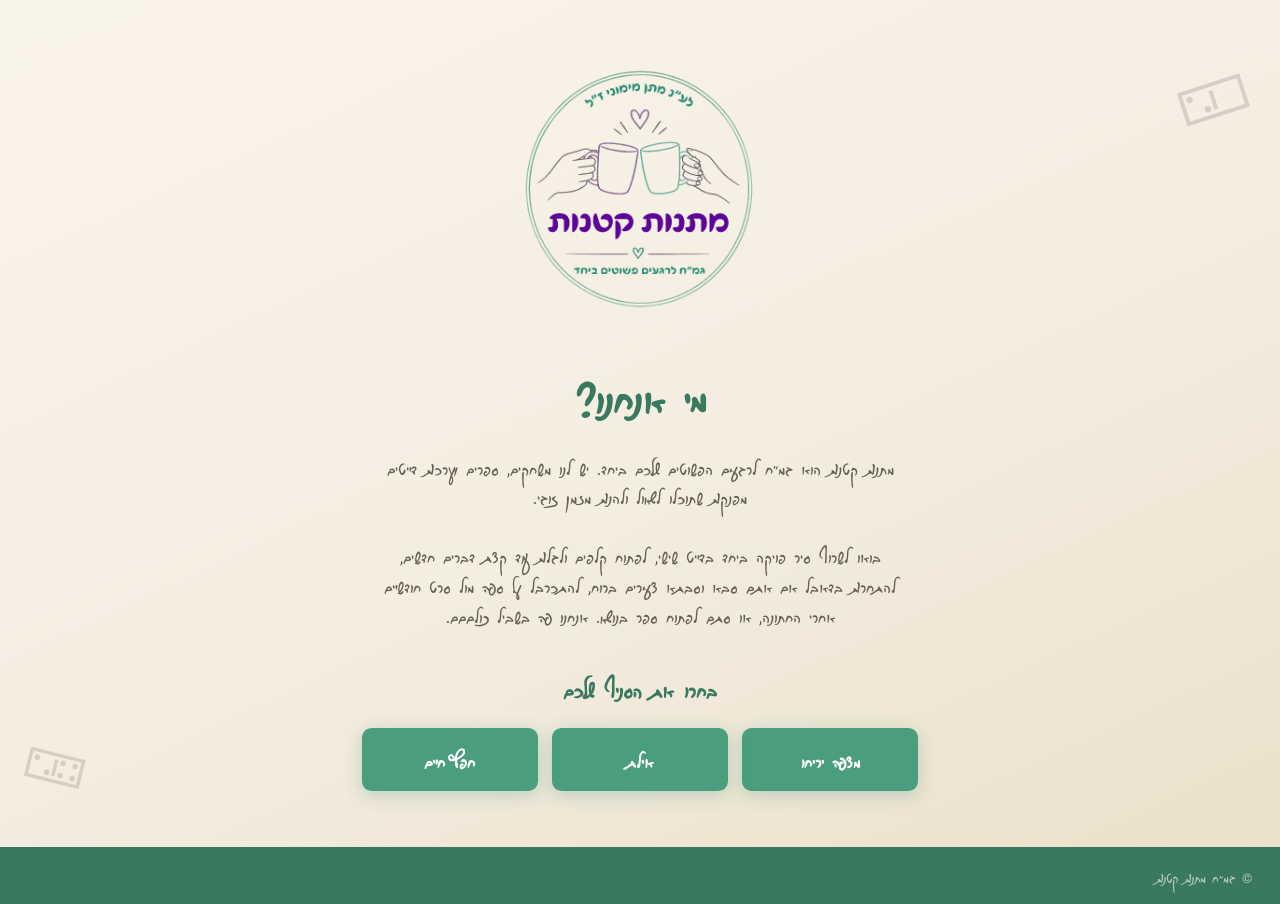
==== commit 080fc3a2: "Branches: branch field + migration, landing page and three branch pages - every new loan/message/rev" ====
--- a/index.html
+++ b/index.html
@@ -2,7 +2,6 @@
 <html lang="he" dir="rtl">
 <head>
 <meta charset="UTF-8"/>
-<link rel="manifest" href="manifest.json"/>
 <meta name="theme-color" content="#4A9E7E"/>
 <!-- Google tag (gtag.js) -->
 <script async src="https://www.googletagmanager.com/gtag/js?id=G-804JS3PX6V"></script>
@@ -17,1188 +16,34 @@
 <meta name="viewport" content="width=device-width,initial-scale=1.0"/>
 <title>מתנות קטנות</title>
 <link href="https://fonts.googleapis.com/css2?family=Frank+Ruhl+Libre:wght@400;700&family=Heebo:wght@300;400;600&family=Dancing+Script:wght@600&display=swap" rel="stylesheet"/>
-<style>
-@font-face {
-  font-family:'SiteFont';
-  src:local('Dancing Script');
-  font-weight:normal;font-style:normal;
-  unicode-range:U+0020-007F;
-}
-@font-face {
-  font-family:'SiteFont';
-  src:url('[data-uri]') format('woff2');
-  font-weight:normal;font-style:normal;
-}
-*,*::before,*::after{box-sizing:border-box;margin:0;padding:0}
-:root{
-  --teal:#4A9E7E;--teal-dark:#3A7860;--teal-light:#EAF5F0;--teal-mid:#BEE0D4;
-  --lav:#7B5EA7;--lav-light:#EFE8F5;
-  --cream:#F4EDE0;--cream-warm:#EBE0CB;--paper:#FAF5EB;
-  --text:#2A2620;--text-mid:#6A6055;--text-light:#9C9082;
-  --border:#D8CEBA;--white:#FEFAF3;
-}
-html{direction:rtl;scroll-behavior:smooth}
-body{background:var(--cream);font-family:'SiteFont','Heebo',sans-serif;color:var(--text);min-height:100vh;font-size:19px}
-
-/* NAV */
-.nav{background:var(--paper);border-bottom:1px solid var(--border);display:flex;align-items:center;justify-content:space-between;padding:0 .75rem;height:56px;position:sticky;top:0;z-index:300;box-shadow:0 2px 14px rgba(58,120,96,.07);overflow:hidden}
-.nav-brand{font-size:1.15rem;color:var(--teal-dark);font-weight:700;cursor:pointer;display:flex;align-items:center;gap:.3rem;text-decoration:none;white-space:nowrap}
-.nav-brand span{color:var(--lav)}
-.nav-links{display:flex;gap:.2rem;list-style:none;flex-wrap:nowrap}
-.nav-btn{background:none;border:none;cursor:pointer;font-family:'SiteFont','Heebo',sans-serif;font-size:.92rem;color:var(--text-mid);padding:.3rem .5rem;border-radius:.4rem;transition:all .2s;white-space:nowrap}
-.nav-btn:hover,.nav-btn.on{color:var(--teal-dark);background:var(--teal-light);font-weight:600}
-
-/* HERO */
-.hero{background:linear-gradient(155deg,var(--paper) 0%,var(--cream) 55%,var(--cream-warm) 100%);padding:3rem 1.5rem 2.5rem;text-align:center;position:relative;overflow:hidden}
-.deco{position:absolute;opacity:.15;pointer-events:none;font-size:3.5rem}
-.logo-img{width:280px;height:280px;object-fit:contain;display:block;margin:0 auto 1.2rem}
-.hero h1{font-size:clamp(1.7rem,3.5vw,2.4rem);color:var(--teal-dark);margin-bottom:.9rem}
-.hero p{color:var(--text-mid);font-size:1rem;max-width:520px;margin:0 auto 1.8rem;line-height:1.85;font-weight:300}
-.hero p strong{color:var(--teal-dark);font-weight:700}
-.btn-hero{display:inline-block;background:var(--teal);color:#fff;border:none;padding:.82rem 2.2rem;border-radius:.6rem;font-family:'SiteFont','Heebo',sans-serif;font-size:1rem;font-weight:700;cursor:pointer;transition:all .22s;box-shadow:0 4px 18px rgba(74,158,126,.33)}
-.btn-hero:hover{background:var(--teal-dark);transform:translateY(-2px)}
-
-/* HOW IT WORKS */
-.how-sec{background:var(--teal-light);border-top:1px solid var(--teal-mid);border-bottom:1px solid var(--teal-mid);padding:2.5rem 1.5rem}
-.how-inner{max-width:600px;margin:0 auto;text-align:center}
-.how-inner h2{font-size:1.6rem;color:var(--teal-dark);margin-bottom:1.25rem}
-.how-inner p{color:var(--text-mid);line-height:1.9;font-size:.97rem;font-weight:300;margin-bottom:2rem;text-align:right}
-.how-inner a.inline-link{color:var(--teal-dark);font-weight:700;text-decoration:underline;cursor:pointer}
-.wa-link{display:inline-block;background:#25D366;color:#fff;padding:.3rem .9rem;border-radius:2rem;text-decoration:none;font-weight:600;font-size:.88rem;margin-top:.5rem}
-.action-btns{display:flex;gap:1rem;justify-content:center;flex-wrap:wrap;margin-top:1.5rem}
-.action-btn{padding:1rem 0;border:none;border-radius:.75rem;font-family:'SiteFont','Heebo',sans-serif;font-size:1rem;font-weight:700;cursor:pointer;transition:all .22s;box-shadow:0 4px 16px rgba(0,0,0,.1);width:200px;text-align:center}
-.borrow-action{background:var(--teal);color:#fff}
-.borrow-action:hover{background:var(--teal-dark);transform:translateY(-2px)}
-.return-action{background:var(--white);color:var(--teal-dark);border:2px solid var(--teal-mid)}
-.return-action:hover{background:var(--teal-light);transform:translateY(-2px)}
-
-/* CATALOG */
-.catalog{max-width:1080px;margin:0 auto;padding:2.5rem 1.5rem}
-.cat-head{margin-bottom:1.5rem;text-align:center}
-.cat-head h2{font-size:1.5rem;color:var(--teal-dark);margin-bottom:.9rem}
-.heart-anim{display:inline-block;animation:heartPulse 2.5s ease-in-out infinite}
-@keyframes heartPulse{0%,100%{transform:scale(1)}50%{transform:scale(1.18)}}
-.filters{display:flex;gap:.4rem;align-items:center;flex-wrap:wrap;justify-content:center}
-.fb-cat{background:none;border:1.5px solid var(--teal-mid);padding:.35rem .95rem;border-radius:2rem;font-family:'SiteFont','Heebo',sans-serif;font-size:.85rem;color:var(--teal-dark);cursor:pointer;transition:all .2s;font-weight:500;white-space:nowrap;min-width:fit-content}
-.fb-cat:hover,.fb-cat.on{border-color:var(--teal);background:var(--teal);color:#fff;font-weight:700}
-.grid{display:grid;grid-template-columns:repeat(auto-fill,minmax(240px,1fr));gap:1.25rem}
-.card{background:var(--white);border:1px solid var(--border);border-radius:1rem;overflow:hidden;transition:all .25s;cursor:pointer;opacity:0;animation:fadeUp .5s ease forwards;display:flex;flex-direction:column}
-@keyframes fadeUp{from{opacity:0;transform:translateY(22px)}to{opacity:1;transform:translateY(0)}}
-.card:hover{transform:translateY(-3px);box-shadow:0 8px 28px rgba(58,120,96,.12);border-color:var(--teal-mid)}
-.card.dim{opacity:.55}
-.card-img{width:100%;height:160px;max-height:160px;object-fit:contain;background:#fff;padding:.75rem;flex-shrink:0}
-.card-body{padding:1.1rem 1.2rem 1.3rem}
-.cbadge{display:inline-block;font-size:.72rem;font-weight:700;padding:.17rem .6rem;border-radius:2rem;background:var(--teal-light);color:var(--teal-dark);margin-bottom:.6rem}
-.cname{font-size:1.08rem;color:var(--text);margin-bottom:.3rem;font-weight:700}
-.cdesc{font-size:.85rem;color:var(--text-mid);line-height:1.5;margin-bottom:.8rem;font-weight:300}
-.sdot{display:inline-flex;align-items:center;gap:.35rem;font-size:.77rem;font-weight:700;margin-bottom:.7rem}
-.sdot::before{content:'';width:7px;height:7px;border-radius:50%;background:currentColor;display:inline-block}
-.sdot.av{color:#2E8A58}.sdot.tk{color:#A0602A}
-.bbtn{width:100%;padding:.6rem;border-radius:.5rem;background:var(--teal);color:#fff;border:none;font-family:'SiteFont','Heebo',sans-serif;font-size:.89rem;font-weight:700;cursor:pointer;transition:background .2s}
-.bbtn:hover{background:var(--teal-dark)}
-.bbtn:disabled{background:var(--cream-warm);color:var(--text-light);cursor:not-allowed}
-
-/* ITEM MODAL */
-.modal-overlay{position:fixed;inset:0;background:rgba(42,38,32,.55);backdrop-filter:blur(4px);z-index:500;display:flex;align-items:center;justify-content:center;padding:1rem}
-.modal{background:var(--white);border-radius:1.25rem;width:100%;max-width:580px;max-height:90vh;overflow-y:auto;box-shadow:0 20px 60px rgba(42,38,32,.22);position:relative}
-.modal-img{width:100%;height:220px;object-fit:contain;background:#fff;border-radius:1.25rem 1.25rem 0 0;padding:.5rem}
-.modal-body{padding:1.75rem}
-.modal-body h2{font-size:1.5rem;color:var(--teal-dark);margin-bottom:.35rem}
-.mdesc{color:var(--text-mid);font-size:.95rem;line-height:1.75;margin-bottom:1.25rem;font-weight:300}
-.kit-section{background:var(--teal-light);border-radius:.75rem;padding:1rem 1.25rem;margin-bottom:.85rem;border-right:4px solid var(--teal)}
-.kit-section h4{font-size:1rem;color:var(--teal-dark);margin-bottom:.5rem}
-.kit-section p{font-size:.88rem;color:var(--text-mid);line-height:1.6;font-weight:300}
-.kit-section.orange{background:#FDF0E8;border-right-color:#D4824A}
-.kit-section.orange h4{color:#D4824A}
-.modal-close{position:absolute;top:1rem;left:1rem;background:rgba(255,255,255,.85);border:none;border-radius:50%;width:34px;height:34px;font-size:1.1rem;cursor:pointer}
-.modal-borrow-btn{width:100%;padding:.88rem;background:var(--teal);color:#fff;border:none;border-radius:.6rem;font-family:'SiteFont','Heebo',sans-serif;font-size:1rem;font-weight:700;cursor:pointer;margin-top:1.25rem;transition:all .2s}
-.modal-borrow-btn:disabled{background:var(--cream-warm);color:var(--text-light);cursor:not-allowed}
-
-/* BORROW/RETURN SECTION */
-.action-sec{background:var(--teal-light);border-top:1.5px solid var(--teal-mid);padding:3rem 1.5rem}
-.binner{max-width:540px;margin:0 auto}
-.binner h2{font-size:1.45rem;color:var(--teal-dark);margin-bottom:.35rem}
-.sub{color:var(--text-mid);font-size:.88rem;margin-bottom:1.5rem}
-.bpreview{display:flex;align-items:center;gap:1rem;background:var(--white);border:1px solid var(--teal-mid);border-radius:.75rem;padding:1rem 1.25rem;margin-bottom:1.75rem}
-.bpreview .bi{font-size:2rem}
-.bpreview strong{font-size:1.05rem;color:var(--teal-dark);display:block}
-.bpreview span{font-size:.83rem;color:var(--text-mid)}
-.frow{display:grid;grid-template-columns:1fr 1fr;gap:1rem;margin-bottom:1rem}
-.fg{margin-bottom:.95rem}
-.fg label{display:block;font-size:.83rem;font-weight:700;color:var(--text);margin-bottom:.35rem}
-.fg input,.fg textarea,.fg select{width:100%;padding:.68rem .95rem;border:1.5px solid var(--border);border-radius:.5rem;font-family:'SiteFont','Heebo',sans-serif;font-size:.93rem;color:var(--text);background:var(--white);outline:none;direction:rtl;transition:border-color .2s}
-.fg input:focus,.fg textarea:focus{border-color:var(--teal)}
-.sbtn{width:100%;padding:.88rem;background:var(--teal);color:#fff;border:none;border-radius:.6rem;font-family:'SiteFont','Heebo',sans-serif;font-size:.98rem;font-weight:700;cursor:pointer;transition:all .2s;box-shadow:0 4px 16px rgba(74,158,126,.28);margin-top:.4rem}
-.sbtn:hover{background:var(--teal-dark)}
-.clnk{text-align:center;margin-top:.9rem}
-.clnk button{background:none;border:none;color:var(--text-light);font-size:.86rem;cursor:pointer;text-decoration:underline;font-family:'SiteFont','Heebo',sans-serif}
-.sbox{text-align:center;padding:2rem 0}
-.sbox .si{font-size:3.2rem;margin-bottom:1rem}
-.sbox h3{font-size:1.55rem;color:var(--teal-dark);margin-bottom:.5rem}
-.sbox p{color:var(--text-mid);font-size:.93rem;line-height:1.75}
-.pickup-box{background:var(--white);border:1px solid var(--teal-mid);border-radius:.75rem;padding:1rem 1.25rem;margin-top:1rem;font-size:.88rem;color:var(--text-mid);line-height:1.7;text-align:right}
-.pickup-box strong{color:var(--teal-dark);display:block;margin-bottom:.3rem}
-.borrow-grid{display:grid;grid-template-columns:repeat(auto-fill,minmax(160px,1fr));gap:.85rem;margin-bottom:1.5rem}
-.borrow-card{background:var(--white);border:1.5px solid var(--border);border-radius:.85rem;padding:.85rem;cursor:pointer;transition:all .2s;text-align:center}
-.borrow-card:hover{border-color:var(--teal);transform:translateY(-2px);box-shadow:0 6px 20px rgba(74,158,126,.15)}
-.borrow-card .bc-img{width:100%;height:90px;object-fit:contain;background:#fff;border-radius:.5rem;margin-bottom:.5rem;padding:.25rem}
-.borrow-card .bc-name{font-weight:700;font-size:.88rem;color:var(--text);margin-bottom:.2rem}
-.borrow-card .bc-cat{font-size:.72rem;color:var(--teal-dark);background:var(--teal-light);padding:.12rem .5rem;border-radius:2rem;display:inline-block}
-.r-loan-item{display:flex;align-items:center;justify-content:space-between;padding:.85rem 1.1rem;background:var(--white);border:1px solid var(--border);border-radius:.75rem;margin-bottom:.6rem;gap:.75rem;flex-wrap:wrap}
-.r-loan-name{font-weight:600;color:var(--text);flex:1}
-.r-loan-date{font-size:.8rem;color:var(--text-light)}
-.r-return-btn{padding:.45rem 1.1rem;background:var(--teal);color:#fff;border:none;border-radius:.45rem;font-family:'SiteFont','Heebo',sans-serif;font-size:.85rem;font-weight:700;cursor:pointer}
-
-/* ABOUT */
-.about-page{max-width:680px;margin:0 auto;padding:5rem 1.5rem;text-align:center}
-
-/* FOOTER */
-.footer{background:var(--teal-dark);padding:.85rem 1.75rem;display:flex;align-items:center;justify-content:space-between;gap:1rem;flex-wrap:wrap}
-.footer-text{color:rgba(255,255,255,.6);font-size:.82rem}
-.footer-admin-btn{background:none;border:1px solid rgba(255,255,255,.2);color:rgba(255,255,255,.5);font-family:'SiteFont','Heebo',sans-serif;font-size:.74rem;padding:.26rem .78rem;border-radius:2rem;cursor:pointer;transition:all .2s;white-space:nowrap}
-.footer-admin-btn:hover{border-color:rgba(255,255,255,.6);color:rgba(255,255,255,.9)}
-
-/* ADMIN */
-.admin-wrap{max-width:900px;margin:0 auto;padding:2rem 1rem}
-.admin-login-box{max-width:340px;margin:4rem auto;text-align:center}
-.atabs{display:flex;gap:.4rem;margin-bottom:1.75rem;background:var(--white);padding:.38rem;border-radius:.7rem;border:1px solid var(--border);width:fit-content;max-width:100%;overflow-x:auto}
-.atab{padding:.5rem 1.2rem;border-radius:.5rem;border:none;font-family:'SiteFont','Heebo',sans-serif;font-size:.88rem;cursor:pointer;transition:all .2s;background:none;color:var(--text-mid);white-space:nowrap}
-.atab.on{background:var(--teal);color:#fff;font-weight:700}
-.asec{background:var(--white);border:1px solid var(--border);border-radius:1rem;padding:1.4rem;margin-bottom:1.2rem}
-.asec h3{font-size:1.1rem;color:var(--teal-dark);margin-bottom:1rem;font-weight:700}
-.lrow{display:grid;grid-template-columns:50px 1fr auto;align-items:center;gap:.5rem .7rem;padding:.7rem .9rem;background:var(--cream);border:1px solid var(--border);border-radius:.5rem;margin-bottom:.4rem;font-size:.84rem}
-.lrow .lid{font-weight:700;color:var(--teal);font-size:.8rem}
-.lrow .lname{font-weight:600}
-.lrow .linfo{color:var(--text-mid);font-size:.78rem;grid-column:2}
-.sbadge{font-size:.7rem;font-weight:700;padding:.16rem .55rem;border-radius:2rem;white-space:nowrap}
-.sbadge.act{background:rgba(74,158,126,.14);color:#2A7A50}
-.sbadge.ret{background:rgba(155,142,196,.14);color:#6252A2}
-.retbtn{padding:.28rem .7rem;border-radius:.4rem;font-size:.76rem;font-weight:700;border:1.5px solid var(--teal);color:var(--teal);background:none;cursor:pointer;white-space:nowrap}
-.retbtn:hover{background:var(--teal);color:#fff}
-.irow{display:flex;align-items:center;gap:.4rem;padding:.6rem .9rem;background:var(--cream);border:1px solid var(--border);border-radius:.5rem;font-size:.84rem;flex-wrap:wrap}
-.irow .ithumb{width:36px;height:36px;border-radius:.4rem;object-fit:cover;background:var(--teal-light);flex-shrink:0}
-.irow .in{font-weight:600;overflow:hidden;text-overflow:ellipsis;white-space:nowrap;flex:1;min-width:0}
-.iadmin{display:flex;flex-direction:column;gap:.4rem}
-.editbtn{padding:.26rem .7rem;border-radius:.4rem;font-size:.76rem;font-weight:700;border:1.5px solid var(--teal);color:var(--teal);background:none;cursor:pointer}
-.editbtn:hover{background:var(--teal);color:#fff}
-.delbtn{padding:.26rem .7rem;border-radius:.4rem;font-size:.76rem;font-weight:700;border:1.5px solid #C87055;color:#C87055;background:none;cursor:pointer}
-.delbtn:hover{background:#C87055;color:#fff}
-.eoverlay{position:fixed;inset:0;background:rgba(42,38,32,.6);backdrop-filter:blur(3px);z-index:600;display:flex;align-items:center;justify-content:center;padding:1rem}
-.emodal{background:var(--white);border-radius:1.25rem;width:100%;max-width:560px;max-height:92vh;overflow-y:auto;padding:2rem;position:relative;box-shadow:0 20px 60px rgba(42,38,32,.25)}
-.emodal h3{font-size:1.3rem;color:var(--teal-dark);margin-bottom:1.4rem;font-weight:700}
-.eclose{position:absolute;top:1rem;left:1rem;background:var(--cream);border:1px solid var(--border);border-radius:50%;width:32px;height:32px;font-size:1rem;cursor:pointer}
-.img-prev{width:100%;height:155px;border-radius:.75rem;overflow:hidden;background:var(--teal-light);border:1.5px dashed var(--teal-mid);display:flex;align-items:center;justify-content:center;margin-bottom:.6rem;color:var(--text-light);font-size:.9rem}
-.img-prev img{width:100%;height:100%;object-fit:cover}
-.img-btns{display:flex;gap:.5rem;margin-bottom:1rem;flex-wrap:wrap}
-.img-btn{padding:.4rem .9rem;border-radius:.45rem;font-family:'SiteFont','Heebo',sans-serif;font-size:.83rem;font-weight:600;cursor:pointer;border:1.5px solid var(--teal-mid);color:var(--teal-dark);background:var(--teal-light)}
-.img-btn.del{border-color:#C87055;color:#C87055;background:none}
-.save-btn{width:100%;padding:.85rem;background:var(--teal);color:#fff;border:none;border-radius:.6rem;font-family:'SiteFont','Heebo',sans-serif;font-size:.97rem;font-weight:700;cursor:pointer;margin-top:1rem}
-.auchk{display:flex;gap:.9rem;flex-wrap:wrap;margin-top:.25rem}
-.auchk label{display:flex;align-items:center;gap:.35rem;font-size:.88rem;cursor:pointer}
-.auchk input[type=checkbox]{accent-color:var(--teal);width:15px;height:15px}
-.notif-item{display:flex;align-items:center;gap:.75rem;padding:.85rem 1rem;background:var(--teal-light);border:1px solid var(--teal-mid);border-radius:.75rem;margin-bottom:.5rem}
-.notif-body{flex:1;font-size:.88rem;color:var(--text)}
-.notif-date{font-size:.78rem;color:var(--text-light);margin-top:.2rem}
-.notif-seen{background:var(--teal);color:#fff;border:none;border-radius:50%;width:28px;height:28px;cursor:pointer;font-size:.9rem;flex-shrink:0}
-.notif-badge{background:#E85555;color:#fff;border-radius:50%;width:18px;height:18px;font-size:.7rem;display:inline-flex;align-items:center;justify-content:center;font-weight:700;vertical-align:top;margin-right:2px}
-.empty{text-align:center;padding:2.5rem;color:var(--text-light)}
-.empty .ei{font-size:2.2rem;margin-bottom:.75rem}
-.addflash{color:#2A7A50;font-weight:700;font-size:.88rem;padding:.4rem 0}
-.page-btn{background:none;border:1.5px solid var(--teal-mid);color:var(--teal-dark);width:36px;height:36px;border-radius:50%;cursor:pointer;font-family:'SiteFont','Heebo',sans-serif;font-size:.9rem;font-weight:600;transition:all .2s}
-.page-btn:hover,.page-btn.on{background:var(--teal);color:#fff;border-color:var(--teal)}
-.hidden{display:none!important}
-@media(max-width:600px){
-  .irow{grid-template-columns:36px 1fr;grid-template-rows:auto auto;}
-  .irow .editbtn,.irow .loanbtn,.irow .delbtn{font-size:.7rem;padding:.2rem .5rem;}
-
-  .frow,.addrow{grid-template-columns:1fr}
-  .nav{padding:0 .75rem}
-  .admin-wrap{padding:1.5rem .75rem}
-  .action-btn{width:160px;font-size:.9rem}
-  .lrow{grid-template-columns:45px 1fr auto}
-  .irow{grid-template-columns:36px 1fr auto auto}
-}
-</style>
+<link rel="stylesheet" href="style.css">
 </head>
 <body>
 
-<!-- NAV -->
-<nav class="nav">
-  <a class="nav-brand" href="#" id="nav-home-brand">
-    <span>&#9829;</span> מתנות <span>קטנות</span>
-  </a>
-  <ul class="nav-links">
-    <li><button class="nav-btn on" id="nav-catalog-btn">תפריט</button></li>
-    <li><button class="nav-btn" id="nav-borrow-btn">השאלה</button></li>
-    <li><button class="nav-btn" id="nav-return-btn">החזרה</button></li>
-    <li><button class="nav-btn" id="nav-about">אודות</button></li>
-  </ul>
-</nav>
+<!-- LANDING: gemach explanation + branch selection -->
+<section class="hero landing">
+  <div class="deco" style="top:1.5rem;right:2rem;transform:rotate(-18deg)">&#127039;</div>
+  <div class="deco" style="bottom:2rem;left:1.5rem;transform:rotate(14deg);font-size:3rem">&#127043;</div>
+  <img class="logo-img" src="logo.gif" alt="מתנות קטנות"/>
+  <h1 id="intro-title"></h1>
+  <p id="intro-body"></p>
+  <h2 class="pick-title">בחרו את הסניף שלכם</h2>
+  <div class="branch-picker">
+    <a class="btn-hero" href="mitzpe.html">מצפה יריחו</a>
+    <a class="btn-hero" href="eilat.html">אילת</a>
+    <a class="btn-hero" href="hafetz-haim.html">חפץ חיים</a>
+  </div>
+</section>
 
-<!-- HOME -->
-<div id="page-home">
-  <section class="hero">
-    <div class="deco" style="top:1.5rem;right:2rem;transform:rotate(-18deg)">&#127039;</div>
-    <div class="deco" style="bottom:2rem;left:1.5rem;transform:rotate(14deg);font-size:3rem">&#127043;</div>
-    <img class="logo-img" src="https://raw.githubusercontent.com/yedidya187/Matanot-ktanot/main/logo.gif" alt="מתנות קטנות"/>
-    <h1>מי אנחנו?</h1>
-    <p>
-      מתנות קטנות הוא גמ"ח לרגעים הפשוטים שלכם ביחד. יש לנו משחקים, ספרים וערכות דייטים מפנקות שתוכלו לשאול ולהנות מזמן זוגי.<br/><br/>
-      בואו לשרוף סיר פויקה ביחד בדייט שישי, לפתוח קלפים ולגלות עוד קצת דברים חדשים, להתחרות בדאבל אם אתם סבא וסבתא צעירים ברוח, להתכרבל על ספה מול סרט חודשיים אחרי החתונה, או סתם לפתוח ספר בנושא. אנחנו פה בשביל כולםםם.
-  
-      <br/><br/><em>אנחנו בתקופת הרצה של הגמ"ח והאתר. נשמח לכל הערה, הארה וביקורת. נשמח לשמוע איך היה לכם ולשפר מה שצריך. <a href="https://wa.me/972534303104?text=%D7%94%D7%99%D7%99%2C%20%D7%94%D7%92%D7%A2%D7%A0%D7%95%20%D7%9E%D7%94%D7%90%D7%AA%D7%A8%20%D7%A9%D7%9C%20%D7%92%D7%9E%22%D7%97%20%D7%9E%D7%AA%D7%A0%D7%95%D7%AA%20%D7%A7%D7%98%D7%A0%D7%95%D7%AA%20%3A%29" target="_blank" style="color:var(--teal-dark);font-weight:700;text-decoration:underline">זמינים בוואטסאפ</a> &#128149;</em>  </p>
-    <button class="btn-hero" id="btn-to-catalog">אז איך זה עובד? ↓</button>
-  </section>
-
-  <!-- CATALOG -->
-  <section class="catalog" id="cat-sec">
-    <div class="cat-head">
-      <h2>הדייטים שלנו <span class="heart-anim">&#9829;</span></h2>
-      <div class="filters" id="filters">
-        <button class="fb-cat on" id="filter-all">הכל</button>
-        <button class="fb-cat" id="filter-cat1">🎲 פותחים קופסא</button>
-        <button class="fb-cat" id="filter-cat2">📖 בין השורות</button>
-        <button class="fb-cat" id="filter-cat3">🃏 דייט על קלף</button>
-        <button class="fb-cat" id="filter-cat4">✨ המיוחדים שלנו</button>
-      </div>
-    </div>
-    <div class="grid" id="items-grid"></div>
-  <div id="pagination" style="display:none;text-align:center;margin-top:1.5rem;display:flex;justify-content:center;align-items:center;gap:.5rem;flex-wrap:wrap"></div>
-  </section>
-
-  <!-- HOW IT WORKS -->
-  <div class="how-sec" id="how-sec">
-    <div class="how-inner">
-      <h2>אז איך זה עובד? &#9829;</h2>
-      <p>
-        פריטי הגמ"ח נמצאים בתוך ארון במרפסת שלנו, רחוב המוריה 21 מצפה יריחו (ביחידת דיור מעל משפחת סידס).<br/><br/>
-        מוזמנים לבוא, להסתכל, לבחור לעצמכם דייט שאהבתם ואז <span class="inline-link" id="link-borrow">לסמן פה באתר שלקחתם</span>.
-        תוכלו לשאול לתקופה של עד שבוע. כשסיימתם, <span class="inline-link" id="link-return">כנסו שוב לאתר וסמנו שהחזרתם</span>.<br/><br/>
-        מעוניינים לשריין מראש ערכה מסוימת לטובת יום מיוחד?
-        <a href="https://wa.me/972534303104?text=%D7%94%D7%99%D7%99%2C%20%D7%94%D7%92%D7%A2%D7%A0%D7%95%20%D7%9E%D7%94%D7%90%D7%AA%D7%A8%20%D7%A9%D7%9C%20%D7%92%D7%9E%22%D7%97%20%D7%9E%D7%AA%D7%A0%D7%95%D7%AA%20%D7%A7%D7%98%D7%A0%D7%95%D7%AA%20%3A%29" target="_blank" class="wa-link">&#128172; דברו איתנו בוואטסאפ</a>
-      </p>
-      <div class="action-btns">
-        <button class="action-btn borrow-action" id="btn-borrow-main">&#128149; לקחתי פריט</button>
-        <button class="action-btn return-action" id="btn-return-main">&#9996; החזרתי פריט</button>
-      </div>
-    </div>
-  </div>
-
-  <!-- ACTION SECTION -->
-  <div class="action-sec" id="action-sec">
-    <div class="binner">
-
-      <!-- BORROW -->
-      <div id="section-borrow" class="hidden">
-        <h2>לקחתי פריט &#128149;</h2>
-        <p class="sub">חפשו או בחרו את הפריט שלקחתם</p>
-        <div id="borrow-search-wrap" class="fg" style="margin-bottom:1rem">
-          <input id="borrow-search" placeholder="&#128269; חיפוש פריט..." style="width:100%;padding:.68rem .95rem;border:1.5px solid var(--border);border-radius:.5rem;font-family:'SiteFont','Heebo',sans-serif;font-size:.93rem;color:var(--text);background:var(--white);outline:none;direction:rtl"/>
-        </div>
-        <div class="borrow-grid" id="borrow-items-grid"></div>
-        <div id="borrow-form-wrap" class="hidden">
-          <div class="bpreview">
-            <div class="bi" id="preview-icon"></div>
-            <div style="flex:1"><strong id="preview-name"></strong><span id="preview-desc"></span></div>
-            <button id="btn-change-item" style="background:none;border:none;cursor:pointer;color:var(--text-light);font-size:.82rem;text-decoration:underline">שנה</button>
-          </div>
-          <div class="frow">
-            <div class="fg"><label>שם</label><input id="f-name" placeholder="שם מלא" autocomplete="off"/></div>
-            <div class="fg"><label>טלפון</label><input id="f-phone" placeholder="05X-XXXXXXX" type="tel" autocomplete="off"/></div>
-          </div>
-          <div class="fg" style="background:var(--teal-light);padding:.9rem 1rem;border-radius:.6rem;border:1px solid var(--teal-mid)">
-            <label style="display:flex;align-items:flex-start;gap:.75rem;cursor:pointer;font-size:.9rem">
-              <input type="checkbox" id="f-confirm" style="margin-top:.15rem;accent-color:var(--teal);width:18px;height:18px;flex-shrink:0"/>
-              <span>אני מאשר/ת שלקחתי את הפריט ואחזיר/ו אותו בתום השימוש במצב תקין</span>
-            </label>
-          </div>
-          <button class="sbtn" id="btn-submit-borrow">סימון לקיחה &#128149;</button>
-          <div class="clnk"><button id="btn-cancel-borrow">חזרה</button></div>
-        </div>
-        <div id="borrow-success" class="sbox hidden">
-          <div class="si">&#127881;</div>
-          <h3>נרשם! תהנו! &#128149;</h3>
-          <div class="pickup-box">
-            <strong>&#128205; איפה נמצא הגמ"ח?</strong>
-            ארון הגמ"ח במרפסת ביתנו, רחוב המוריה 21 (משפחת סידס, נכנסים ועולים במדרגות שבגינה).
-          </div>
-          <div style="margin-top:1.5rem"><button class="btn-hero" id="btn-back-from-borrow">חזרה</button></div>
-        </div>
-      </div>
-
-      <!-- RETURN -->
-      <div id="section-return" class="hidden">
-        <h2>החזרתי פריט &#9996;</h2>
-        <p class="sub">כתבו את מספר הטלפון שאיתו לקחתם את הפריט</p>
-        <div class="fg">
-          <label>טלפון</label>
-          <input id="r-phone" placeholder="05X-XXXXXXX" type="tel" autocomplete="off"/>
-        </div>
-        <button class="sbtn" id="btn-lookup-return">חיפוש &#128269;</button>
-        <div id="r-loans-list" class="hidden" style="margin-top:1rem">
-          <p style="font-size:.88rem;color:var(--text-mid);margin-bottom:.75rem">בחרו את הפריט שהחזרתם:</p>
-          <div id="r-items"></div>
-        </div>
-        <div id="r-not-found" class="hidden" style="text-align:center;padding:1.5rem;color:var(--text-mid)">
-          <div style="font-size:2rem;margin-bottom:.5rem">&#128269;</div>
-          <p>לא נמצאו השאלות פעילות עם המספר הזה</p>
-        </div>
-        <div id="r-success" class="sbox hidden">
-          <div class="si">&#9996;</div>
-          <h3>תודה שהחזרתם!</h3>
-          <p>הפריט סומן כהוחזר &#128149;</p>
-          <div style="margin-top:1.5rem"><button class="btn-hero" id="btn-back-from-return">חזרה</button></div>
-        </div>
-        <div class="clnk" style="margin-top:1rem"><button id="btn-cancel-return">חזרה</button></div>
-      </div>
-
-    </div>
-  </div>
-
-  <footer class="footer">
-    <span class="footer-text">&#169; גמ"ח מתנות קטנות</span>
-    <button class="footer-admin-btn" id="btn-admin">&#128274; כניסת מנהל</button>
-  </footer>
-</div>
-
-<!-- ABOUT -->
-<div id="page-about" class="hidden">
-
-  <div style="background:var(--cream);padding:3rem 1.5rem 2rem">
-    
-    <!-- פסוק -->
-    <div style="max-width:600px;margin:0 auto 2rem;text-align:center">
-      <p style="font-family:'Frank Ruhl Libre',serif;font-size:1.15rem;color:var(--text);line-height:1.8;margin-bottom:.5rem;font-weight:700">"מַתָּן אָדָם יַרְחִיב לוֹ וְלִפְנֵי גְדֹלִים יַנְחֶנּוּ"</p>
-      <p style="font-family:'Frank Ruhl Libre',serif;font-size:.88rem;color:var(--text-mid);margin-bottom:1.25rem">(משלי יח טז)</p>
-      <p style="font-size:.92rem;color:var(--text-mid);font-weight:600">הגמ"ח לע"נ מתן בן איתן ולאה מימוני</p>
-    </div>
-
-    <!-- טקסט על מתן -->
-    <div style="max-width:600px;margin:0 auto;text-align:right">
-      <p style="font-size:1rem;line-height:1.85;color:var(--text);font-weight:400;font-family:'Frank Ruhl Libre',serif">
-        מתן, כשמו כן הוא. חי תמיד במרחב של נתינה וחסד. שש לעזור, להושיט יד, ובעל לב ענק.
-        את אשתו נועה הכיר בעת עבודה עם נוער המחפש בית, וביתם היה למקום למחפשים בית.
-      </p>
-    </div>
-
-  </div>
-
-  <!-- טקסט נועה - רקע סגול -->
-  <div style="background:var(--lav-light);padding:2.5rem 1.5rem">
-    <div style="max-width:600px;margin:0 auto">
-      <p style="font-family:'SiteFont','Heebo',sans-serif;font-size:1rem;line-height:1.9;color:var(--text);text-align:right;font-weight:300">
-        מאז שמתן איננו, אני מרגישה עוד יותר כמה רגעים קטנים של יחד הם דבר יקר.
-        שיחה, צחוק, זמן זוגי פשוט בתוך החיים, אלו הדברים שבונים אהבה ובית.
-        הידיעה שמתוך ההנצחה שלו זוגות יוכלו להתחבר, לעצור רגע אחד בשביל הקשר שלהם, מרגשת אותי מאוד.
-        יש בזה משהו שממשיך את הלב של מתן ואת הטוב שהיה בו.
-      </p>
-      <p style="text-align:left;font-size:1.05rem;color:var(--lav);font-weight:700;margin-top:1rem">נועה</p>
-    </div>
-  </div>
-
-  <!-- תרומות -->
-  <div style="background:var(--teal-light);padding:2rem 1.5rem;text-align:center;border-top:1px solid var(--teal-mid)">
-    <div style="max-width:500px;margin:0 auto;text-align:right">
-      <p style="font-size:1rem;line-height:1.9;color:var(--text)">
-        אהבתם? נהנתם? מוזמנים <a href="https://links.payboxapp.com/9iwLc0XEV1b" target="_blank" style="color:var(--teal-dark);font-weight:700;text-decoration:underline">לתמוך בנו בפייבוקס</a> &#128149;<br/><br/>
-        מוזמנים גם <a href="https://wa.me/972534303104?text=%D7%94%D7%99%D7%99%2C%20%D7%94%D7%92%D7%A2%D7%A0%D7%95%20%D7%9E%D7%94%D7%90%D7%AA%D7%A8%20%D7%A9%D7%9C%20%D7%92%D7%9E%22%D7%97%20%D7%9E%D7%AA%D7%A0%D7%95%D7%AA%20%D7%A7%D7%98%D7%A0%D7%95%D7%AA%20%3A%29" target="_blank" style="color:var(--teal-dark);font-weight:700;text-decoration:underline">לספר לנו בוואטסאפ</a> איך היה, מה אהבתם, טיפים לאחרים, רעיונות וכל דבר אחר.
-      </p>
-    </div>
-  </div>
-
-  <footer class="footer">
-    <span class="footer-text">&#169; גמ"ח מתנות קטנות</span>
-    <button class="footer-admin-btn" id="btn-admin-about">&#128274; כניסת מנהל</button>
-  </footer>
-</div>
-
-<!-- ADMIN
-
-<!-- ADMIN
-
-<!-- ADMIN -->
-<div id="page-admin" class="hidden">
-  <div class="admin-wrap">
-    <div id="admin-login" class="admin-login-box">
-      <h2 style="font-size:1.45rem;color:var(--teal-dark);margin-bottom:.4rem">&#128274; כניסה לניהול</h2>
-      <p style="color:var(--text-mid);font-size:.88rem;margin-bottom:1.75rem">אזור מנהלים בלבד</p>
-      <div class="fg"><label>סיסמה</label><input type="password" id="admin-pass-input" placeholder="הכנס סיסמה"/></div>
-      <p id="admin-err" style="color:#B05030;font-size:.83rem;margin-bottom:.7rem;display:none">סיסמה שגויה</p>
-      <button class="btn-hero" style="width:100%" id="btn-login">כניסה</button>
-    </div>
-    <div id="admin-panel" class="hidden">
-      <div style="display:flex;align-items:center;justify-content:space-between;margin-bottom:1.5rem;flex-wrap:wrap;gap:1rem">
-        <h1 style="font-size:1.5rem;color:var(--teal-dark);font-weight:700">לוח ניהול</h1>
-        <div style="display:flex;gap:.5rem;flex-wrap:wrap">
-          <button style="background:none;border:1px solid var(--teal-mid);padding:.38rem .95rem;border-radius:.45rem;cursor:pointer;color:var(--teal-dark);font-family:'SiteFont','Heebo',sans-serif;font-size:.78rem" id="btn-fix-cats">תקן קטגוריות</button>
-          <button style="background:none;border:1px solid var(--lav);padding:.38rem .95rem;border-radius:.45rem;cursor:pointer;color:var(--lav);font-family:'SiteFont','Heebo',sans-serif;font-size:.78rem" id="btn-enable-notif">🔔 אפשר התראות</button>
-          <button style="background:none;border:1px solid var(--border);padding:.38rem .95rem;border-radius:.45rem;cursor:pointer;color:var(--text-mid);font-family:'SiteFont','Heebo',sans-serif;font-size:.88rem" id="btn-logout">התנתקות</button>
-        </div>
-      </div>
-      <div class="atabs">
-        <button class="atab on" id="tab-notif">&#128149; התראות <span class="notif-badge hidden" id="notif-badge"></span></button>
-        <button class="atab" id="tab-loans">&#128203; השאלות</button>
-        <button class="atab" id="tab-items">&#127922; פריטים</button>
-      </div>
-      <div id="admin-notif">
-        <div class="asec">
-          <div style="display:flex;align-items:center;justify-content:space-between;margin-bottom:1rem"><h3 style="margin:0">&#128149; התראות חדשות</h3><button id="btn-clear-all-notif" style="background:none;border:1px solid #C87055;color:#C87055;padding:.3rem .8rem;border-radius:.4rem;cursor:pointer;font-family:'SiteFont','Heebo',sans-serif;font-size:.8rem;font-weight:600">מחק הכל</button></div>
-          <div id="notif-list"></div>
-        </div>
-      </div>
-      <div id="admin-loans" class="hidden">
-        <div class="asec">
-          <h3 id="loans-title">ניהול השאלות (0)</h3>
-          <div id="loans-list"><div class="empty"><div class="ei">&#128237;</div>אין השאלות עדיין</div></div>
-        </div>
-      </div>
-      <div id="admin-items" class="hidden">
-        <div class="asec" style="display:flex;align-items:center;justify-content:space-between;flex-wrap:wrap;gap:.75rem">
-          <h3 id="items-title">פריטים (0)</h3>
-          <button class="editbtn" id="btn-new-item" onclick="openEdit('-1')">&#10133; פריט חדש</button>
-        </div>
-        <div class="asec" style="padding:.75rem 1rem;display:flex;gap:.5rem;flex-wrap:wrap;align-items:center">
-          <input id="admin-search" placeholder="&#128269; חיפוש..." style="flex:1;min-width:140px;padding:.5rem .85rem;border:1.5px solid var(--border);border-radius:.5rem;font-family:'SiteFont','Heebo',sans-serif;font-size:.88rem;direction:rtl" id="admin-search"/>
-          <select id="admin-cat-filter" style="padding:.5rem .85rem;border:1.5px solid var(--border);border-radius:.5rem;font-family:'SiteFont','Heebo',sans-serif;font-size:.88rem;direction:rtl;background:var(--white)">
-            <option value="">כל הקטגוריות</option>
-            <option>פותחים קופסא</option>
-            <option>בין השורות</option>
-            <option>דייט על קלף</option>
-            <option>המיוחדים שלנו</option>
-          </select>
-        </div>
-        <div class="asec" style="padding:.5rem 0 0;border:none;background:none;margin:0">
-          <div id="items-admin-list" class="iadmin"></div>
-        </div>
-      </div>
-    </div>
-  </div>
-</div>
-
-<!-- ITEM MODAL -->
-<div id="modal-overlay" class="modal-overlay hidden">
-  <div class="modal">
-    <button class="modal-close" id="modal-close-btn">&#10005;</button>
-    <img id="modal-img" class="modal-img" src="" alt=""/>
-    <div class="modal-body">
-      <div style="display:flex;align-items:center;gap:.75rem;margin-bottom:.5rem">
-        <span id="modal-badge" class="cbadge"></span>
-      </div>
-      <h2 id="modal-name"></h2>
-      <p id="modal-desc" class="mdesc"></p>
-      <div id="modal-kit-sections"></div>
-      <button id="modal-borrow-btn" class="modal-borrow-btn">השאלה &#128154;</button>
-    </div>
-  </div>
-</div>
-
-<!-- EDIT MODAL -->
-<div id="edit-overlay" class="eoverlay hidden">
-  <div class="emodal">
-    <button class="eclose" id="edit-close-btn">&#10005;</button>
-    <h3 id="edit-title">עריכת פריט</h3>
-    <div class="img-prev"><img id="edit-img-el" src="" style="display:none;width:100%;height:100%;object-fit:cover"/><span id="edit-no-img">אין תמונה</span></div>
-    <div class="img-btns">
-      <button class="img-btn" id="btn-upload-img">&#128247; העלאת קובץ</button>
-      <button class="img-btn" id="btn-url-img">&#128279; קישור URL</button>
-      <button class="img-btn del" id="btn-clear-img">מחיקת תמונה</button>
-    </div>
-    <input type="file" id="edit-file-input" accept="image/*" style="display:none"/>
-    <div class="fg"><label>שם הפריט</label><input id="edit-name" placeholder="שם..."/></div>
-    <div class="fg"><label>קטגוריה</label>
-      <select id="edit-cat" style="width:100%;padding:.68rem .95rem;border:1.5px solid var(--border);border-radius:.5rem;font-family:'SiteFont','Heebo',sans-serif;font-size:.93rem;color:var(--text);background:var(--white);direction:rtl">
-        <option>פותחים קופסא</option>
-        <option>בין השורות</option>
-        <option>דייט על קלף</option>
-        <option>המיוחדים שלנו</option>
-      </select>
-    </div>
-    <div class="fg"><label>תיאור</label><textarea id="edit-desc" style="min-height:70px"></textarea></div>
-    <div id="edit-kit-fields" class="hidden">
-      <div class="fg"><label>&#9989; אנחנו כבר דאגנו ל...</label><textarea id="edit-kitwe" style="min-height:60px" placeholder="מה כלול בערכה"></textarea></div>
-      <div class="fg"><label>&#127968; עוד קצת השקעה מהבית</label><textarea id="edit-kityou" style="min-height:60px" placeholder="מה המשתמש צריך להביא"></textarea></div>
-    </div>
-    <button class="save-btn" id="edit-save-btn">שמירה &#10003;</button>
-  </div>
-</div>
+<footer class="footer">
+  <span class="footer-text">&#169; גמ"ח מתנות קטנות</span>
+</footer>
 
 <script type="module">
-import { initializeApp } from 'https://www.gstatic.com/firebasejs/10.12.0/firebase-app.js';
-import { getFirestore, collection, doc, getDocs, addDoc, updateDoc, deleteDoc } from 'https://www.gstatic.com/firebasejs/10.12.0/firebase-firestore.js';
-
-const firebaseConfig = {
-  apiKey: "AIzaSyC0ErwzHBOVTsuKp-rdc15lKMoZ70T93Jw",
-  authDomain: "matanot-ktanot-e6d5f.firebaseapp.com",
-  projectId: "matanot-ktanot-e6d5f",
-  storageBucket: "matanot-ktanot-e6d5f.firebasestorage.app",
-  messagingSenderId: "1012453447392",
-  appId: "1:1012453447392:web:5d040bc205b1a0651e6285"
-};
-const app = initializeApp(firebaseConfig);
-const db = getFirestore(app);
-function cleanCat(cat){
-  if(!cat)return '';
-  return cat.replace(/[^\u0000-\u05FF\s\-]/gu,'').trim();
-}
-
-
-const ADMIN_PASS = '3231';
-const CAT_ICONS = {'פותחים קופסא':'&#127183;','בין השורות':'&#128214;','דייט על קלף':'&#128149;','המיוחדים שלנו':'&#127873;'};
-const PLACEHOLDERS = {'פותחים קופסא':'[data-uri]</text></svg>','בין השורות':'[data-uri]','דייט על קלף':'[data-uri]','המיוחדים שלנו':'[data-uri]'};
-
-let items=[], loans=[], selectedItem=null, catFilter='הכל', editId=null, editImgData='', modalItem=null;
-
-// ── LOAD DATA ──
-async function loadItems(){
-  const snap = await getDocs(collection(db,'items'));
-  // First: load without images for fast render
-  items = snap.docs.map(d=>{
-    const data=d.data();
-    return {id:d.id,...data,img:''};
-  });
-  renderGrid();
-  // Then: load with images in background
-  items = snap.docs.map(d=>({id:d.id,...d.data()}));
-  cachedSample=[];
-  renderGrid();
-}
-
-let allItemsLoaded=false;
-
-async function loadItemsPage(reset=false){
-  if(reset){allItemsLoaded=false;cachedSample=[];}
-  if(allItemsLoaded)return;
-  const cats=['פותחים קופסא','בין השורות','דייט על קלף','המיוחדים שלנו'];
-  const shownIds=new Set(cachedSample.map(i=>i.id));
-  const newItems=[];
-  for(const cat of cats){
-    const unshown=items.filter(i=>cleanCat(i.cat)===cat&&!shownIds.has(i.id));
-    const shuffled=[...unshown].sort(()=>Math.random()-.5);
-    newItems.push(...shuffled.slice(0,2));
-  }
-  if(newItems.length<8){
-    const used=new Set([...shownIds,...newItems.map(i=>i.id)]);
-    const rest=items.filter(i=>!used.has(i.id)).sort(()=>Math.random()-.5);
-    newItems.push(...rest.slice(0,8-newItems.length));
-  }
-  cachedSample=[...cachedSample,...newItems.sort(()=>Math.random()-.5)];
-  if(cachedSample.length>=items.length)allItemsLoaded=true;
-}
-async function loadLoans(){
-  const snap = await getDocs(collection(db,'loans'));
-  loans = snap.docs.map(d=>{const data=d.data();return {id:d.id,...data};});
-}
-
-// ── AVAILABILITY ──
-function isAvailable(item){
-  return loans.some(l=>l.itemId===item.id&&l.status==='פעיל') ? 'tk' : 'av';
-}
-function statusLabel(s){return s==='av'?'פנוי להשאלה':'כרגע אצל זוג מאושר אחר ♥';}
-
-// ── PAGES ──
-function showPage(p){
-  ['home','about','admin'].forEach(x=>document.getElementById('page-'+x).classList.toggle('hidden',x!==p));
-  document.querySelectorAll('.nav-btn').forEach(b=>b.classList.remove('on'));
-  const nb=document.getElementById('nav-'+p);if(nb)nb.classList.add('on');
-  // Track page view in Analytics
-  const pageNames={'home':'דף ראשי','about':'אודות','admin':'ניהול'};
-  if(typeof gtag!=='undefined') gtag('event','page_view',{page_title:pageNames[p]||p,page_location:window.location.href+'#'+p});
-}
-
-// ── FILTERS ──
-function setFilter(val){
-  catFilter=cleanCat(val)||val;
-  currentPage=1;cachedSample=[];
-  document.querySelectorAll('.fb-cat').forEach(b=>b.classList.remove('on'));
-  document.getElementById('filter-'+(val==='הכל'?'all':val==='פותחים קופסא'?'cat1':val==='בין השורות'?'cat2':val==='דייט על קלף'?'cat3':'cat4')).classList.add('on');
-  renderGrid();
-}
-
-// ── GRID ──
-function getSmartSample(items){
-  // First 8: 2 from each category, then rest randomly
-  const cats=['פותחים קופסא','בין השורות','דייט על קלף','המיוחדים שלנו'];
-  const first=[];
-  const rest=[];
-  cats.forEach(cat=>{
-    const catItems=[...items.filter(i=>i.cat===cat)].sort(()=>Math.random()-.5);
-    first.push(...catItems.slice(0,2));
-    rest.push(...catItems.slice(2));
-  });
-  return [...first.sort(()=>Math.random()-.5), ...rest.sort(()=>Math.random()-.5)];
-}
-
-let cachedSample=[];
-
-let currentPage=1;
-const PAGE_SIZE=8;
-
-function renderGrid(){
-  const grid=document.getElementById('items-grid');
-  const pgDiv=document.getElementById('pagination');
-  
-  let pool;
-  if(catFilter==='הכל'){
-    // Smart order: ensure all categories represented
-    const cats=['פותחים קופסא','בין השורות','דייט על קלף','המיוחדים שלנו'];
-    if(cachedSample.length===0){
-      const first=[];
-      cats.forEach(cat=>{
-        const ci=items.filter(i=>cleanCat(i.cat)===cat).sort(()=>Math.random()-.5);
-        first.push(...ci.slice(0,2));
-      });
-      const usedIds=new Set(first.map(i=>i.id));
-      const rest=items.filter(i=>!usedIds.has(i.id)).sort(()=>Math.random()-.5);
-      cachedSample=[...first.sort(()=>Math.random()-.5),...rest];
-    }
-    pool=cachedSample;
-  }else{
-    pool=items.filter(i=>cleanCat(i.cat)===catFilter);
-  }
-  
-  if(!pool.length){
-    grid.innerHTML='<div class="empty"><div class="ei">&#128269;</div>לא נמצאו פריטים</div>';
-    pgDiv.style.display='none';
-    return;
-  }
-  
-  const totalPages=Math.ceil(pool.length/PAGE_SIZE);
-  if(currentPage>totalPages)currentPage=1;
-  const start=(currentPage-1)*PAGE_SIZE;
-  const toShow=pool.slice(start,start+PAGE_SIZE);
-  
-  grid.innerHTML=toShow.map((item,idx)=>{
-    const st=isAvailable(item);
-    const img=item.img||PLACEHOLDERS[item.cat]||'';
-    return `<div class="card ${st!=='av'?'dim':''}" style="animation-delay:${idx*0.05}s" data-id="${item.id}">
-      <img class="card-img" src="${img}" alt="${item.name}" loading="lazy" onerror="this.style.display='none'"/>
-      <div class="card-body">
-        <div class="cbadge">${CAT_ICONS[cleanCat(item.cat)]||''} ${cleanCat(item.cat)}</div>
-        <div class="cname">${item.name}</div>
-        <div class="cdesc">${item.desc||''}</div>
-        <div class="sdot ${st}">${statusLabel(st)}</div>
-        <button class="bbtn" ${st!=='av'?'disabled':''} data-borrow="${item.id}">${st==='av'?'השאלה ←':'כרגע אצל זוג מאושר אחר ♥'}</button>
-      </div></div>`;
-  }).join('');
-  
-  grid.querySelectorAll('[data-borrow]').forEach(btn=>btn.addEventListener('click',e=>{e.stopPropagation();openBorrowFromCard(btn.dataset.borrow);}));
-  grid.querySelectorAll('[data-id]').forEach(card=>card.addEventListener('click',()=>openModal(card.dataset.id)));
-  
-  // Pagination buttons
-  if(totalPages<=1){pgDiv.style.display='none';return;}
-  pgDiv.style.display='flex';
-  pgDiv.innerHTML='';
-  for(let i=1;i<=totalPages;i++){
-    const btn=document.createElement('button');
-    btn.className='page-btn'+(i===currentPage?' on':'');
-    btn.textContent=i;
-    btn.addEventListener('click',()=>{currentPage=i;renderGrid();document.getElementById('cat-sec').scrollIntoView({behavior:'smooth'});});
-    pgDiv.appendChild(btn);
-  }
-}
-
-// ── MODAL ──
-function openModal(id){
-  const item=items.find(i=>i.id===id);if(!item)return;
-  modalItem=item;
-  const st=isAvailable(item);
-  document.getElementById('modal-img').src=item.img||PLACEHOLDERS[item.cat]||'';
-  document.getElementById('modal-badge').innerHTML=(CAT_ICONS[item.cat]||'')+' '+item.cat;
-  document.getElementById('modal-name').textContent=item.name;
-  document.getElementById('modal-desc').textContent=item.desc||'';
-  const ks=document.getElementById('modal-kit-sections');
-  ks.innerHTML='';
-  if(item.cat==='המיוחדים שלנו'){
-    if(item.kitWe) ks.innerHTML+=`<div class="kit-section"><h4>&#9989; אנחנו כבר דאגנו ל...</h4><p style="white-space:pre-line">${item.kitWe}</p></div>`;
-    if(item.kitYou) ks.innerHTML+=`<div class="kit-section orange"><h4>&#127968; עוד קצת השקעה מהבית</h4><p style="white-space:pre-line">${item.kitYou}</p></div>`;
-  }
-  const btn=document.getElementById('modal-borrow-btn');
-  btn.disabled=st!=='av';
-  btn.innerHTML=st==='av'?'השאלה &#128154;':'לא זמין כעת';
-  document.getElementById('modal-overlay').classList.remove('hidden');
-  document.body.style.overflow='hidden';
-  // Track view
-  updateDoc(doc(db,'items',item.id),{views:(item.views||0)+1}).catch(()=>{});
-  item.views=(item.views||0)+1;
-}
-
-// ── BORROW ──
-function showSection(sec){
-  if(sec&&typeof gtag!=='undefined') gtag('event',sec==='borrow'?'borrow_start':'return_start');
-  document.getElementById('section-borrow').classList.toggle('hidden',sec!=='borrow');
-  document.getElementById('section-return').classList.toggle('hidden',sec!=='return');
-  document.getElementById('action-sec').scrollIntoView({behavior:'smooth'});
-  if(sec==='borrow'){
-    renderBorrowGrid();
-    document.getElementById('borrow-form-wrap').classList.add('hidden');
-    document.getElementById('borrow-success').classList.add('hidden');
-    document.getElementById('borrow-items-grid').classList.remove('hidden');
-  }
-  if(sec==='return'){
-    document.getElementById('r-phone').value='';
-    document.getElementById('r-loans-list').classList.add('hidden');
-    document.getElementById('r-not-found').classList.add('hidden');
-    document.getElementById('r-success').classList.add('hidden');
-  }
-}
-
-function renderBorrowGrid(query=''){
-  const grid=document.getElementById('borrow-items-grid');
-  const q=(query||'').trim().toLowerCase();const available=items.filter(i=>isAvailable(i)==='av'&&(!q||i.name.toLowerCase().includes(q)||(i.cat||'').toLowerCase().includes(q)||(i.desc||'').toLowerCase().includes(q)));
-  if(!available.length){grid.innerHTML='<div class="empty"><div class="ei">&#128149;</div>כל הפריטים מושאלים כרגע</div>';return;}
-  grid.innerHTML=available.map(item=>{
-    const img=item.img||PLACEHOLDERS[item.cat]||'';
-    return `<div class="borrow-card" data-bid="${item.id}">
-      <img class="bc-img" src="${img}" alt="${item.name}" loading="lazy" onerror="this.style.display='none'"/>
-      <div class="bc-name">${item.name}</div>
-      <div class="bc-cat">${item.cat}</div>
-    </div>`;
-  }).join('');
-  grid.querySelectorAll('[data-bid]').forEach(c=>c.addEventListener('click',()=>selectBorrowItem(c.dataset.bid)));
-}
-
-function openBorrowFromCard(id){
-  showSection('borrow');
-  setTimeout(()=>selectBorrowItem(id),100);
-}
-
-function selectBorrowItem(id){
-  selectedItem=items.find(i=>i.id===id);if(!selectedItem)return;
-  document.getElementById('preview-icon').innerHTML=CAT_ICONS[selectedItem.cat]||'';
-  document.getElementById('preview-name').textContent=selectedItem.name;
-  document.getElementById('preview-desc').textContent=selectedItem.desc||'';
-  document.getElementById('f-name').value='';
-  document.getElementById('f-phone').value='';
-  document.getElementById('f-confirm').checked=false;
-  const sbtn=document.getElementById('btn-submit-borrow');
-  sbtn.disabled=false;
-  sbtn.textContent='סימון לקיחה \u{1F499}';
-  document.getElementById('borrow-items-grid').classList.add('hidden');
-  document.getElementById('borrow-form-wrap').classList.remove('hidden');
-  document.getElementById('borrow-success').classList.add('hidden');
-  // Hide search when item selected
-  const searchWrap=document.getElementById('borrow-search-wrap');
-  if(searchWrap) searchWrap.style.display='none';
-}
-
-async function submitBorrow(){
-  const name=document.getElementById('f-name').value.trim();
-  const phone=document.getElementById('f-phone').value.trim();
-  const confirm=document.getElementById('f-confirm').checked;
-  if(!name||!phone){alert('יש למלא שם וטלפון');return;}
-  if(!confirm){alert('יש לאשר את התנאים');return;}
-  // Prevent duplicate - check if already borrowed this item
-  const alreadyBorrowed=loans.some(l=>l.itemId===selectedItem.id&&l.status==='פעיל');
-  if(alreadyBorrowed){alert('הפריט כבר מושאל!');return;}
-  // Disable button while submitting
-  const btn=document.getElementById('btn-submit-borrow');
-  btn.disabled=true;
-  btn.textContent='שולח...';
-  try{
-    const loanData={itemId:selectedItem.id,item:selectedItem.name,name,phone,date:new Date().toLocaleDateString('he-IL'),timestamp:new Date().toISOString(),status:'פעיל',seen:false};
-    const ref=await addDoc(collection(db,'loans'),loanData);
-    loans.push({id:ref.id,...loanData});
-    // Track borrow count
-    const borrowedItem=items.find(i=>i.id===loanData.itemId);
-    if(borrowedItem){
-      updateDoc(doc(db,'items',loanData.itemId),{borrows:(borrowedItem.borrows||0)+1}).catch(()=>{});
-      borrowedItem.borrows=(borrowedItem.borrows||0)+1;
-    }
-    renderGrid();
-    document.getElementById('borrow-form-wrap').classList.add('hidden');
-    document.getElementById('borrow-success').classList.remove('hidden');
-    renderAdminLoans();renderNotifications();
-  // Send notification via SW (works on Android)
-  if(Notification.permission==='granted' && 'serviceWorker' in navigator){
-    navigator.serviceWorker.ready.then(reg=>{
-      reg.showNotification('השאלה חדשה ♥',{
-        body: name + ' לקח/ה את ' + itemsToLoan.map(i=>i.name).join(', '),
-        icon: 'logo.gif',
-        dir: 'rtl',
-        vibrate: [200,100,200]
-      });
-    }).catch(()=>{});
-  }
-  }catch(e){
-    alert('שגיאה בשמירה, נסה שוב');
-    btn.disabled=false;
-    btn.textContent='סימון לקיחה &#128149;';
-  }
-}
-
-// ── RETURN ──
-function lookupLoans(){
-  const phone=document.getElementById('r-phone').value.trim().replace(/[^0-9]/g,'');
-  if(phone.length<9){document.getElementById('r-loans-list').classList.add('hidden');document.getElementById('r-not-found').classList.add('hidden');return;}
-  const active=loans.filter(l=>l.phone&&l.phone.replace(/[^0-9]/g,'').includes(phone)&&l.status==='פעיל');
-  if(!active.length){document.getElementById('r-loans-list').classList.add('hidden');document.getElementById('r-not-found').classList.remove('hidden');return;}
-  document.getElementById('r-not-found').classList.add('hidden');
-  document.getElementById('r-loans-list').classList.remove('hidden');
-  document.getElementById('r-items').innerHTML=active.map(l=>`
-    <div class="r-loan-item">
-      <div><div class="r-loan-name">${l.item}</div><div class="r-loan-date">נלקח ב: ${l.date||''}</div></div>
-      <button class="r-return-btn" data-lid="${l.id}">סימון החזרה &#9996;</button>
-    </div>`).join('');
-  document.getElementById('r-items').querySelectorAll('[data-lid]').forEach(btn=>btn.addEventListener('click',()=>confirmReturn(btn.dataset.lid)));
-}
-
-async function confirmReturn(loanId){
-  await updateDoc(doc(db,'loans',loanId),{status:'הוחזר'});
-  loans=loans.map(l=>l.id===loanId?{...l,status:'הוחזר'}:l);
-  renderGrid();
-  document.getElementById('r-loans-list').classList.add('hidden');
-  document.getElementById('r-success').classList.remove('hidden');
-}
-
-// ── ADMIN ──
-function tryLogin(){
-  if(document.getElementById('admin-pass-input').value===ADMIN_PASS){
-    document.getElementById('admin-login').classList.add('hidden');
-    document.getElementById('admin-panel').classList.remove('hidden');
-    document.getElementById('admin-err').style.display='none';
-    // Register service worker and request push permission
-    if('serviceWorker' in navigator){
-      navigator.serviceWorker.register('sw.js').then(reg=>{
-        if(Notification.permission==='default'){
-          Notification.requestPermission().then(p=>{
-            if(p==='granted') console.log('התראות אושרו!');
-          });
-        }
-      });
-    }
-    if(Notification&&Notification.permission==='default')Notification.requestPermission();
-    startPolling();
-    Promise.all([loadLoans(), loadItems()]).then(()=>{renderAdminLoans();renderNotifications();renderAdminItems();});
-    if(Notification&&Notification.permission==='default') Notification.requestPermission();
-  }else document.getElementById('admin-err').style.display='block';
-}
-
-function setAdminTab(tab){
-  ['notif','loans','items'].forEach(t=>{
-    document.getElementById('admin-'+t).classList.toggle('hidden',t!==tab);
-    document.getElementById('tab-'+t).classList.toggle('on',t===tab);
-  });
-  if(tab==='notif') renderNotifications();
-}
-
-function renderAdminLoans(){
-  const el=document.getElementById('loans-list');
-  document.getElementById('loans-title').textContent=`ניהול השאלות (${loans.length})`;
-  if(!loans.length){el.innerHTML='<div class="empty"><div class="ei">&#128237;</div>אין השאלות עדיין</div>';return;}
-  el.innerHTML=loans.map(l=>`
-    <div class="lrow">
-      <span class="lid" style="font-weight:700;color:var(--teal);font-size:.8rem">${l.id.slice(-4)}</span>
-      <span style="font-weight:600;font-size:.84rem">${l.item}</span>
-      <span class="sbadge ${l.status==='פעיל'?'act':'ret'}">${l.status}</span>
-      <span style="color:var(--text-mid);font-size:.78rem;grid-column:2">${l.name} &middot; ${l.phone} &middot; ${l.date||''}</span>
-      ${l.status==='פעיל'?`<button class="retbtn" data-lid="${l.id}">החזיר</button>`:''}
-      <button class="delbtn" data-del="${l.id}" style="font-size:.72rem;padding:.22rem .55rem">מחק</button>
-    </div>`).join('');
-  el.querySelectorAll('[data-lid]').forEach(btn=>btn.addEventListener('click',async()=>{
-    await updateDoc(doc(db,'loans',btn.dataset.lid),{status:'הוחזר'});
-    loans=loans.map(l=>l.id===btn.dataset.lid?{...l,status:'הוחזר'}:l);
-    renderAdminLoans();renderGrid();
-  }));
-  el.querySelectorAll('[data-del]').forEach(btn=>btn.addEventListener('click',async()=>{
-    if(!confirm('למחוק השאלה זו מההיסטוריה?'))return;
-    await deleteDoc(doc(db,'loans',btn.dataset.del));
-    loans=loans.filter(l=>l.id!==btn.dataset.del);
-    renderAdminLoans();renderNotifications();
-  }));
-}
-
-// ── ADMIN POLLING ──
-let lastLoanCount=0, pollingInterval=null;
-function startPolling(){
-  if(pollingInterval)return;
-  pollingInterval=setInterval(async()=>{
-    await loadLoans();
-    const unseen=loans.filter(l=>!l.seen&&l.status==='פעיל');
-    if(unseen.length>lastLoanCount){
-      if(Notification&&Notification.permission==='granted'){
-        unseen.slice(lastLoanCount).forEach(l=>{
-          new Notification('השאלה חדשה',{body:l.name+' לקח את '+l.item});
-        });
-      }
-      renderNotifications();renderAdminLoans();
-    }
-    lastLoanCount=unseen.length;
-  },30000);
-}
-function stopPolling(){if(pollingInterval){clearInterval(pollingInterval);pollingInterval=null;}}
-async function clearAllNotifications(){
-  if(!confirm('למחוק את כל ההתראות?'))return;
-  const unseen=loans.filter(l=>!l.seen);
-  await Promise.all(unseen.map(l=>updateDoc(doc(db,'loans',l.id),{seen:true})));
-  loans=loans.map(l=>({...l,seen:true}));
-  renderNotifications();
-}
-function renderNotifications(){
-  const unseen=loans.filter(l=>!l.seen&&l.status==='פעיל');
-  const badge=document.getElementById('notif-badge');
-  if(unseen.length){badge.textContent=unseen.length;badge.classList.remove('hidden');}
-  else badge.classList.add('hidden');
-  const list=document.getElementById('notif-list');
-  if(!list)return;
-  if(!unseen.length){list.innerHTML='<div class="empty" style="padding:1.5rem"><div class="ei">&#128235;</div>אין התראות חדשות</div>';return;}
-  list.innerHTML=unseen.map(l=>`
-    <div class="notif-item">
-      <div style="font-size:1.5rem">&#128149;</div>
-      <div class="notif-body"><strong>${l.name}</strong> לקח את <strong>${l.item}</strong><div class="notif-date">${l.date||''} &middot; ${l.phone}</div></div>
-      <button class="notif-seen" data-nid="${l.id}">&#10003;</button>
-    </div>`).join('');
-  list.querySelectorAll('[data-nid]').forEach(btn=>btn.addEventListener('click',async()=>{
-    await updateDoc(doc(db,'loans',btn.dataset.nid),{seen:true});
-    loans=loans.map(l=>l.id===btn.dataset.nid?{...l,seen:true}:l);
-    renderNotifications();
-  }));
-}
-
-function renderAdminItems(){
-  const searchEl=document.getElementById('admin-search');
-  const catEl=document.getElementById('admin-cat-filter');
-  const q=(searchEl?searchEl.value:'').toLowerCase().trim();
-  const catF=catEl?catEl.value:'';
-  const filtered=items.filter(i=>{
-    const matchCat=!catF||cleanCat(i.cat)===catF;
-    const matchQ=!q||i.name.toLowerCase().includes(q)||(i.desc||'').toLowerCase().includes(q);
-    return matchCat&&matchQ;
-  });
-  document.getElementById('items-title').textContent=`פריטים (${filtered.length}/${items.length})`;
-  const list=document.getElementById('items-admin-list');
-  list.innerHTML=filtered.map(item=>{
-    const img=item.img||PLACEHOLDERS[item.cat]||'';
-    const st=isAvailable(item);
-    return `<div class="irow">
-      <img class="ithumb" src="${img}" alt="${item.name}" onerror="this.style.display='none'"/>
-      <span class="in" style="overflow:hidden;text-overflow:ellipsis;white-space:nowrap;font-weight:600">${item.name}</span>
-      <span class="sbadge ${st==='av'?'act':'ret'}">${statusLabel(st)}</span>
-      <button class="editbtn" data-eid="${item.id}">עריכה</button>
-      <button class="loanbtn" data-mlid="${item.id}" style="padding:.26rem .7rem;border-radius:.4rem;font-size:.76rem;font-weight:700;border:1.5px solid ${isAvailable(item)==='av'?'var(--lav)':'var(--teal-mid)'};color:${isAvailable(item)==='av'?'var(--lav)':'var(--teal-dark)'};background:none;cursor:pointer;white-space:nowrap">${isAvailable(item)==='av'?'📌':'✓'}</button>
-      <button class="delbtn" data-did="${item.id}">הסר</button>
-    </div>`;
-  }).join('');
-  list.querySelectorAll('[data-eid]').forEach(btn=>btn.addEventListener('click',()=>openEdit(btn.dataset.eid)));
-  list.querySelectorAll('[data-did]').forEach(btn=>btn.addEventListener('click',async()=>{
-    if(!confirm('להסיר את הפריט?'))return;
-    await deleteDoc(doc(db,'items',btn.dataset.did));
-    items=items.filter(i=>i.id!==btn.dataset.did);
-    renderAdminItems();renderGrid();
-  }));
-  list.querySelectorAll('[data-mlid]').forEach(btn=>btn.addEventListener('click',async()=>{
-    const item=items.find(i=>i.id===btn.dataset.mlid);
-    if(!item)return;
-    if(isAvailable(item)!=='av'){
-      // Mark as returned
-      const activeLoan=loans.find(l=>l.itemId===item.id&&l.status==='פעיל'&&l.manual);
-      if(activeLoan){
-        if(!confirm('לסמן כהוחזר?'))return;
-        await updateDoc(doc(db,'loans',activeLoan.id),{status:'הוחזר'});
-        loans=loans.map(l=>l.id===activeLoan.id?{...l,status:'הוחזר'}:l);
-        renderAdminItems();renderGrid();renderAdminLoans();
-      }
-      return;
-    }
-    const name=prompt('שם מי שלקח:');
-    if(!name)return;
-    const loanData={itemId:item.id,item:item.name,name,phone:'מנהל',date:new Date().toLocaleDateString('he-IL'),timestamp:new Date().toISOString(),status:'פעיל',seen:true,manual:true};
-    const ref=await addDoc(collection(db,'loans'),loanData);
-    loans.push({id:ref.id,...loanData});
-    renderAdminItems();renderGrid();renderAdminLoans();
-  }));
-}
-
-// ── EDIT MODAL ──
-window.openEdit=function openEdit(id){
-  const isNew=id==='-1';
-  const item=isNew?{id:'-1',name:'',cat:'פותחים קופסא',desc:'',img:'',kitWe:'',kitYou:''}:items.find(i=>i.id===id);
-  if(!item)return;
-  editId=id; editImgData=item.img||'';
-  document.getElementById('edit-title').textContent=isNew?'הוספת פריט חדש':'עריכת פריט';
-  const saveBtn=document.getElementById('edit-save-btn');
-  saveBtn.disabled=false;
-  saveBtn.textContent=isNew?'הוסף לקטלוג +':'שמירה ✓';
-  document.getElementById('edit-name').value=item.name||'';
-  document.getElementById('edit-cat').value=item.cat||'פותחים קופסא';
-  document.getElementById('edit-desc').value=item.desc||'';
-  document.getElementById('edit-kitwe').value=item.kitWe||'';
-  document.getElementById('edit-kityou').value=item.kitYou||'';
-  document.getElementById('edit-kit-fields').classList.toggle('hidden',item.cat!=='המיוחדים שלנו');
-  refreshEditImg();
-  document.getElementById('edit-overlay').classList.remove('hidden');
-  document.body.style.overflow='hidden';
-}
-
-function refreshEditImg(){
-  const img=document.getElementById('edit-img-el');
-  const noimg=document.getElementById('edit-no-img');
-  if(editImgData){img.src=editImgData;img.style.display='block';noimg.style.display='none';}
-  else{img.style.display='none';noimg.style.display='flex';}
-}
-
-function closeEdit(){document.getElementById('edit-overlay').classList.add('hidden');document.body.style.overflow='';}
-
-async function saveEdit(){
-  const name=document.getElementById('edit-name').value.trim();
-  if(!name){alert('יש להזין שם פריט');return;}
-  const btn=document.getElementById('edit-save-btn');
-  if(btn.disabled)return;
-  btn.disabled=true;
-  btn.textContent='שומר...';
-  try{
-    const cat=document.getElementById('edit-cat').value;
-    const data={name,cat,desc:document.getElementById('edit-desc').value,img:editImgData,kitWe:document.getElementById('edit-kitwe').value,kitYou:document.getElementById('edit-kityou').value};
-    if(editId==='-1'){
-      const ref=await addDoc(collection(db,'items'),data);
-      items.push({id:ref.id,...data});
-    }else{
-      await updateDoc(doc(db,'items',editId),data);
-      items=items.map(i=>i.id===editId?{id:editId,...data}:i);
-    }
-    closeEdit();renderAdminItems();renderGrid();
-  }catch(e){
-    alert('שגיאה בשמירה, נסה שוב');
-    btn.disabled=false;
-    btn.textContent=editId==='-1'?'הוסף לקטלוג +':'שמירה ✓';
-  }
-}
-
-
-async function fixCategories(){
-  const catMap={
-    '?? פותחים קופסא':'פותחים קופסא',
-    '?? בין השורות':'בין השורות',
-    '?? דייט על קלף':'דייט על קלף',
-    '✨ המיוחדים שלנו':'המיוחדים שלנו'
-  };
-  let fixed=0;
-  for(const item of items){
-    const clean=catMap[item.cat];
-    if(clean){
-      await updateDoc(doc(db,'items',item.id),{cat:clean});
-      fixed++;
-    }
-  }
-  if(fixed>0){
-    alert('תוקן! '+fixed+' פריטים עודכנו');
-    await loadItems();
-    renderGrid();
-    renderAdminItems();
-  } else {
-    alert('אין פריטים לתיקון');
-  }
-}
-// ── EVENT LISTENERS ──
-document.getElementById('nav-home-brand')?.addEventListener('click',e=>{e.preventDefault();showPage('home');window.scrollTo({top:0,behavior:'smooth'});});
-
-document.getElementById('nav-catalog-btn')?.addEventListener('click',()=>{showPage('home');setTimeout(()=>document.getElementById('cat-sec').scrollIntoView({behavior:'smooth'}),100);});
-document.getElementById('nav-about')?.addEventListener('click',()=>showPage('about'));
-document.getElementById('nav-borrow-btn')?.addEventListener('click',()=>{showPage('home');showSection('borrow');});
-document.getElementById('nav-return-btn')?.addEventListener('click',()=>{showPage('home');showSection('return');});
-document.getElementById('btn-to-catalog')?.addEventListener('click',()=>document.getElementById('how-sec').scrollIntoView({behavior:'smooth'}));
-document.getElementById('btn-borrow-main')?.addEventListener('click',()=>showSection('borrow'));
-document.getElementById('btn-return-main')?.addEventListener('click',()=>showSection('return'));
-document.getElementById('link-borrow')?.addEventListener('click',()=>showSection('borrow'));
-document.getElementById('link-return')?.addEventListener('click',()=>showSection('return'));
-document.getElementById('btn-admin')?.addEventListener('click',()=>showPage('admin'));
-document.getElementById('btn-admin-about')?.addEventListener('click',()=>showPage('admin'));
-document.getElementById('btn-login')?.addEventListener('click',tryLogin);
-document.getElementById('admin-pass-input')?.addEventListener('keydown',e=>{if(e.key==='Enter')tryLogin();});
-document.getElementById('btn-fix-cats')?.addEventListener('click',fixCategories);
-document.getElementById('btn-enable-notif')?.addEventListener('click',async()=>{
-  if(!('Notification' in window)){alert('הדפדפן לא תומך בהתראות');return;}
-  const p=await Notification.requestPermission();
-  if(p==='granted'){
-    // Register SW and test
-    if('serviceWorker' in navigator){
-      const reg=await navigator.serviceWorker.register('sw.js');
-      await reg.showNotification('✅ התראות פועלות!',{body:'תקבל התראה על כל השאלה חדשה',icon:'logo.gif',dir:'rtl'});
-    }else{
-      new Notification('✅ התראות פועלות!',{body:'תקבל התראה על כל השאלה חדשה'});
-    }
-    document.getElementById('btn-enable-notif').textContent='✅ התראות פעילות';
-  }else{
-    alert('לא אושרו התראות. נסה להפעיל ידנית בהגדרות הדפדפן');
-  }
-});
-document.getElementById('btn-logout')?.addEventListener('click',()=>{stopPolling();document.getElementById('admin-login').classList.remove('hidden');document.getElementById('admin-panel').classList.add('hidden');document.getElementById('admin-pass-input').value='';showPage('home');});
-document.getElementById('tab-notif')?.addEventListener('click',()=>setAdminTab('notif'));
-document.getElementById('btn-clear-all-notif')?.addEventListener('click',clearAllNotifications);
-document.getElementById('tab-loans')?.addEventListener('click',()=>setAdminTab('loans'));
-document.getElementById('tab-items')?.addEventListener('click',()=>setAdminTab('items'));
-
-document.getElementById('btn-submit-borrow')?.addEventListener('click',submitBorrow);
-document.getElementById('borrow-search')?.addEventListener('input',e=>renderBorrowGrid(e.target.value));
-document.getElementById('borrow-search')?.addEventListener('input',e=>renderBorrowGrid(e.target.value));
-document.getElementById('btn-cancel-borrow')?.addEventListener('click',()=>showSection(null));
-document.getElementById('btn-change-item')?.addEventListener('click',()=>{
-  document.getElementById('borrow-form-wrap').classList.add('hidden');
-  document.getElementById('borrow-items-grid').classList.remove('hidden');
-  const searchWrap=document.getElementById('borrow-search-wrap');
-  if(searchWrap) searchWrap.style.display='';
-  renderBorrowGrid();
-});
-document.getElementById('btn-change-item')?.addEventListener('click',()=>{
-  document.getElementById('borrow-form-wrap').classList.add('hidden');
-  document.getElementById('borrow-items-grid').classList.remove('hidden');
-  const searchWrap=document.getElementById('borrow-search-wrap');
-  if(searchWrap) searchWrap.style.display='';
-  renderBorrowGrid();
-});
-document.getElementById('btn-back-from-borrow')?.addEventListener('click',()=>showSection(null));
-document.getElementById('btn-lookup-return')?.addEventListener('click',lookupLoans);
-document.getElementById('btn-cancel-return')?.addEventListener('click',()=>showSection(null));
-document.getElementById('btn-back-from-return')?.addEventListener('click',()=>showSection(null));
-document.getElementById('modal-overlay')?.addEventListener('click',e=>{if(e.target===document.getElementById('modal-overlay')){document.getElementById('modal-overlay').classList.add('hidden');document.body.style.overflow='';} });
-document.getElementById('modal-close-btn')?.addEventListener('click',()=>{document.getElementById('modal-overlay').classList.add('hidden');document.body.style.overflow='';});
-document.getElementById('modal-borrow-btn')?.addEventListener('click',()=>{if(!modalItem||isAvailable(modalItem)!=='av')return;document.getElementById('modal-overlay').classList.add('hidden');document.body.style.overflow='';openBorrowFromCard(modalItem.id);});
-document.getElementById('edit-overlay')?.addEventListener('click',e=>{if(e.target===document.getElementById('edit-overlay')){const n=document.getElementById('edit-name').value.trim();if(n){if(confirm('יש שינויים שלא נשמרו. לסגור?'))closeEdit();}else closeEdit();}});
-document.getElementById('edit-close-btn')?.addEventListener('click',()=>{const n=document.getElementById('edit-name').value.trim();if(n){if(confirm('יש שינויים שלא נשמרו. לסגור?'))closeEdit();}else closeEdit();});
-document.getElementById('edit-save-btn')?.addEventListener('click',saveEdit);
-document.getElementById('btn-upload-img')?.addEventListener('click',()=>document.getElementById('edit-file-input').click());
-document.getElementById('edit-file-input')?.addEventListener('change',e=>{
-  const f=e.target.files[0];if(!f)return;
-  const reader=new FileReader();
-  reader.onload=ev=>{
-    const img=new Image();
-    img.onload=()=>{
-      const canvas=document.createElement('canvas');
-      const MAX=800;
-      let w=img.width,h=img.height;
-      if(w>MAX||h>MAX){if(w>h){h=Math.round(h*MAX/w);w=MAX;}else{w=Math.round(w*MAX/h);h=MAX;}}
-      canvas.width=w;canvas.height=h;
-      canvas.getContext('2d').drawImage(img,0,0,w,h);
-      editImgData=canvas.toDataURL('image/jpeg',0.72);
-      refreshEditImg();
-    };
-    img.src=ev.target.result;
-  };
-  reader.readAsDataURL(f);
-});
-document.getElementById('btn-url-img')?.addEventListener('click',()=>{const u=prompt('הדבק קישור URL לתמונה:');if(u){editImgData=u;refreshEditImg();}});
-document.getElementById('btn-clear-img')?.addEventListener('click',()=>{editImgData='';refreshEditImg();});
-document.getElementById('edit-cat')?.addEventListener('change',()=>{document.getElementById('edit-kit-fields').classList.toggle('hidden',document.getElementById('edit-cat').value!=='המיוחדים שלנו');});
-document.querySelectorAll('#filters .fb-cat').forEach(btn=>{
-  btn.addEventListener('click',()=>{
-    const map={'filter-all':'הכל','filter-cat1':'פותחים קופסא','filter-cat2':'בין השורות','filter-cat3':'דייט על קלף','filter-cat4':'המיוחדים שלנו'};
-    setFilter(map[btn.id]||'הכל');
-  });
-});
-
-// ── INIT ──
-async function init(){
-  document.getElementById('items-grid').innerHTML='<div class="empty"><div class="ei">&#8987;</div>טוען...</div>';
-  try{
-    await Promise.all([loadItems(), loadLoans()]);
-  }catch(e){
-    document.getElementById('items-grid').innerHTML='<div class="empty"><div class="ei">&#9888;</div>שגיאה בטעינה. רענן את הדף.</div>';
-    console.error(e);
-  }
-}
-document.getElementById('admin-search')?.addEventListener('input',()=>renderAdminItems());
-document.getElementById('admin-cat-filter')?.addEventListener('change',()=>renderAdminItems());
-init();
+  // The explanation text lives in shared.js - the same text the branch pages show.
+  import { INTRO_TITLE, INTRO_BODY_HTML } from './shared.js';
+  document.getElementById('intro-title').textContent = INTRO_TITLE;
+  document.getElementById('intro-body').innerHTML = INTRO_BODY_HTML;
 </script>
 </body>
-</htm
->+</html>
--- a/style.css
+++ b/style.css
@@ -0,0 +1,227 @@
+@font-face {
+  font-family:'SiteFont';
+  src:local('Dancing Script');
+  font-weight:normal;font-style:normal;
+  unicode-range:U+0020-007F;
+}
+@font-face {
+  font-family:'SiteFont';
+  src:url('[data-uri]') format('woff2');
+  font-weight:normal;font-style:normal;
+}
+*,*::before,*::after{box-sizing:border-box;margin:0;padding:0}
+:root{
+  --teal:#4A9E7E;--teal-dark:#3A7860;--teal-light:#EAF5F0;--teal-mid:#BEE0D4;
+  --lav:#7B5EA7;--lav-light:#EFE8F5;
+  --cream:#F4EDE0;--cream-warm:#EBE0CB;--paper:#FAF5EB;
+  --text:#2A2620;--text-mid:#6A6055;--text-light:#9C9082;
+  --border:#D8CEBA;--white:#FEFAF3;
+}
+html{direction:rtl;scroll-behavior:smooth}
+body{background:var(--cream);font-family:'SiteFont','Heebo',sans-serif;color:var(--text);min-height:100vh;font-size:19px}
+
+/* NAV */
+.nav{background:var(--paper);border-bottom:1px solid var(--border);display:flex;align-items:center;justify-content:space-between;padding:0 .75rem;height:56px;position:sticky;top:0;z-index:300;box-shadow:0 2px 14px rgba(58,120,96,.07);overflow:hidden}
+.nav-brand{font-size:1.15rem;color:var(--teal-dark);font-weight:700;cursor:pointer;display:flex;align-items:center;gap:.3rem;text-decoration:none;white-space:nowrap}
+.nav-brand span{color:var(--lav)}
+.nav-links{display:flex;gap:.2rem;list-style:none;flex-wrap:nowrap}
+.nav-btn{background:none;border:none;cursor:pointer;font-family:'SiteFont','Heebo',sans-serif;font-size:.92rem;color:var(--text-mid);padding:.3rem .5rem;border-radius:.4rem;transition:all .2s;white-space:nowrap}
+.nav-btn:hover,.nav-btn.on{color:var(--teal-dark);background:var(--teal-light);font-weight:600}
+
+/* HERO */
+.hero{background:linear-gradient(155deg,var(--paper) 0%,var(--cream) 55%,var(--cream-warm) 100%);padding:3rem 1.5rem 2.5rem;text-align:center;position:relative;overflow:hidden}
+.deco{position:absolute;opacity:.15;pointer-events:none;font-size:3.5rem}
+.logo-img{width:280px;height:280px;object-fit:contain;display:block;margin:0 auto 1.2rem}
+.hero h1{font-size:clamp(1.7rem,3.5vw,2.4rem);color:var(--teal-dark);margin-bottom:.9rem}
+.hero p{color:var(--text-mid);font-size:1rem;max-width:520px;margin:0 auto 1.8rem;line-height:1.85;font-weight:300}
+.hero p strong{color:var(--teal-dark);font-weight:700}
+.btn-hero{display:inline-block;background:var(--teal);color:#fff;border:none;padding:.82rem 2.2rem;border-radius:.6rem;font-family:'SiteFont','Heebo',sans-serif;font-size:1rem;font-weight:700;cursor:pointer;transition:all .22s;box-shadow:0 4px 18px rgba(74,158,126,.33)}
+.btn-hero:hover{background:var(--teal-dark);transform:translateY(-2px)}
+a.btn-hero{text-decoration:none}
+.landing{padding-bottom:3.5rem}
+.landing .pick-title{font-size:1.25rem;color:var(--teal-dark);margin:2.2rem 0 1.1rem}
+.branch-picker{display:flex;flex-wrap:wrap;justify-content:center;gap:.9rem}
+.branch-picker .btn-hero{min-width:11rem}
+
+/* HOW IT WORKS */
+.how-sec{background:var(--teal-light);border-top:1px solid var(--teal-mid);border-bottom:1px solid var(--teal-mid);padding:2.5rem 1.5rem}
+.how-inner{max-width:600px;margin:0 auto;text-align:center}
+.how-inner h2{font-size:1.6rem;color:var(--teal-dark);margin-bottom:1.25rem}
+.how-inner p{color:var(--text-mid);line-height:1.9;font-size:.97rem;font-weight:300;margin-bottom:2rem;text-align:right}
+.how-inner a.inline-link{color:var(--teal-dark);font-weight:700;text-decoration:underline;cursor:pointer}
+.wa-link{display:inline-block;background:#25D366;color:#fff;padding:.3rem .9rem;border-radius:2rem;text-decoration:none;font-weight:600;font-size:.88rem;margin-top:.5rem}
+.action-btns{display:flex;gap:1rem;justify-content:center;flex-wrap:wrap;margin-top:1.5rem}
+.action-btn{padding:1rem 0;border:none;border-radius:.75rem;font-family:'SiteFont','Heebo',sans-serif;font-size:1rem;font-weight:700;cursor:pointer;transition:all .22s;box-shadow:0 4px 16px rgba(0,0,0,.1);width:200px;text-align:center}
+.borrow-action{background:var(--teal);color:#fff}
+.borrow-action:hover{background:var(--teal-dark);transform:translateY(-2px)}
+.return-action{background:var(--white);color:var(--teal-dark);border:2px solid var(--teal-mid)}
+.return-action:hover{background:var(--teal-light);transform:translateY(-2px)}
+
+/* CATALOG */
+.catalog{max-width:1080px;margin:0 auto;padding:2.5rem 1.5rem}
+.cat-head{margin-bottom:1.5rem;text-align:center}
+.cat-head h2{font-size:1.5rem;color:var(--teal-dark);margin-bottom:.9rem}
+.heart-anim{display:inline-block;animation:heartPulse 2.5s ease-in-out infinite}
+@keyframes heartPulse{0%,100%{transform:scale(1)}50%{transform:scale(1.18)}}
+.filters{display:flex;gap:.4rem;align-items:center;flex-wrap:wrap;justify-content:center}
+.fb-cat{background:none;border:1.5px solid var(--teal-mid);padding:.35rem .95rem;border-radius:2rem;font-family:'SiteFont','Heebo',sans-serif;font-size:.85rem;color:var(--teal-dark);cursor:pointer;transition:all .2s;font-weight:500;white-space:nowrap;min-width:fit-content}
+.fb-cat:hover,.fb-cat.on{border-color:var(--teal);background:var(--teal);color:#fff;font-weight:700}
+.grid{display:grid;grid-template-columns:repeat(auto-fill,minmax(240px,1fr));gap:1.25rem}
+.card{background:var(--white);border:1px solid var(--border);border-radius:1rem;overflow:hidden;transition:all .25s;cursor:pointer;opacity:0;animation:fadeUp .5s ease forwards;display:flex;flex-direction:column}
+@keyframes fadeUp{from{opacity:0;transform:translateY(22px)}to{opacity:1;transform:translateY(0)}}
+.card:hover{transform:translateY(-3px);box-shadow:0 8px 28px rgba(58,120,96,.12);border-color:var(--teal-mid)}
+.card.dim{opacity:.55}
+.card-img{width:100%;height:160px;max-height:160px;object-fit:contain;background:#fff;padding:.75rem;flex-shrink:0}
+.card-body{padding:1.1rem 1.2rem 1.3rem}
+.cbadge{display:inline-block;font-size:.72rem;font-weight:700;padding:.17rem .6rem;border-radius:2rem;background:var(--teal-light);color:var(--teal-dark);margin-bottom:.6rem}
+.cname{font-size:1.08rem;color:var(--text);margin-bottom:.3rem;font-weight:700}
+.cdesc{font-size:.85rem;color:var(--text-mid);line-height:1.5;margin-bottom:.8rem;font-weight:300}
+.sdot{display:inline-flex;align-items:center;gap:.35rem;font-size:.77rem;font-weight:700;margin-bottom:.7rem}
+.sdot::before{content:'';width:7px;height:7px;border-radius:50%;background:currentColor;display:inline-block}
+.sdot.av{color:#2E8A58}.sdot.tk{color:#A0602A}
+.bbtn{width:100%;padding:.6rem;border-radius:.5rem;background:var(--teal);color:#fff;border:none;font-family:'SiteFont','Heebo',sans-serif;font-size:.89rem;font-weight:700;cursor:pointer;transition:background .2s}
+.bbtn:hover{background:var(--teal-dark)}
+.bbtn:disabled{background:var(--cream-warm);color:var(--text-light);cursor:not-allowed}
+
+/* ITEM MODAL */
+.modal-overlay{position:fixed;inset:0;background:rgba(42,38,32,.55);backdrop-filter:blur(4px);z-index:500;display:flex;align-items:center;justify-content:center;padding:1rem}
+.modal{background:var(--white);border-radius:1.25rem;width:100%;max-width:580px;max-height:90vh;overflow-y:auto;box-shadow:0 20px 60px rgba(42,38,32,.22);position:relative}
+.modal-img{width:100%;height:220px;object-fit:contain;background:#fff;border-radius:1.25rem 1.25rem 0 0;padding:.5rem}
+.modal-body{padding:1.75rem}
+.modal-body h2{font-size:1.5rem;color:var(--teal-dark);margin-bottom:.35rem}
+.mdesc{color:var(--text-mid);font-size:.95rem;line-height:1.75;margin-bottom:1.25rem;font-weight:300}
+.kit-section{background:var(--teal-light);border-radius:.75rem;padding:1rem 1.25rem;margin-bottom:.85rem;border-right:4px solid var(--teal)}
+.kit-section h4{font-size:1rem;color:var(--teal-dark);margin-bottom:.5rem}
+.kit-section p{font-size:.88rem;color:var(--text-mid);line-height:1.6;font-weight:300}
+.kit-section.orange{background:#FDF0E8;border-right-color:#D4824A}
+.kit-section.orange h4{color:#D4824A}
+.modal-close{position:absolute;top:1rem;left:1rem;background:rgba(255,255,255,.85);border:none;border-radius:50%;width:34px;height:34px;font-size:1.1rem;cursor:pointer}
+.modal-borrow-btn{width:100%;padding:.88rem;background:var(--teal);color:#fff;border:none;border-radius:.6rem;font-family:'SiteFont','Heebo',sans-serif;font-size:1rem;font-weight:700;cursor:pointer;margin-top:1.25rem;transition:all .2s}
+.modal-borrow-btn:disabled{background:var(--cream-warm);color:var(--text-light);cursor:not-allowed}
+
+/* BORROW/RETURN SECTION */
+.action-sec{background:var(--teal-light);border-top:1.5px solid var(--teal-mid);padding:3rem 1.5rem}
+.binner{max-width:540px;margin:0 auto}
+.binner h2{font-size:1.45rem;color:var(--teal-dark);margin-bottom:.35rem}
+.sub{color:var(--text-mid);font-size:.88rem;margin-bottom:1.5rem}
+.bpreview{display:flex;align-items:center;gap:1rem;background:var(--white);border:1px solid var(--teal-mid);border-radius:.75rem;padding:1rem 1.25rem;margin-bottom:1.75rem}
+.bpreview .bi{font-size:2rem}
+.bpreview strong{font-size:1.05rem;color:var(--teal-dark);display:block}
+.bpreview span{font-size:.83rem;color:var(--text-mid)}
+.frow{display:grid;grid-template-columns:1fr 1fr;gap:1rem;margin-bottom:1rem}
+.fg{margin-bottom:.95rem}
+.fg label{display:block;font-size:.83rem;font-weight:700;color:var(--text);margin-bottom:.35rem}
+.fg input,.fg textarea,.fg select{width:100%;padding:.68rem .95rem;border:1.5px solid var(--border);border-radius:.5rem;font-family:'SiteFont','Heebo',sans-serif;font-size:.93rem;color:var(--text);background:var(--white);outline:none;direction:rtl;transition:border-color .2s}
+.fg input:focus,.fg textarea:focus{border-color:var(--teal)}
+.sbtn{width:100%;padding:.88rem;background:var(--teal);color:#fff;border:none;border-radius:.6rem;font-family:'SiteFont','Heebo',sans-serif;font-size:.98rem;font-weight:700;cursor:pointer;transition:all .2s;box-shadow:0 4px 16px rgba(74,158,126,.28);margin-top:.4rem}
+.sbtn:hover{background:var(--teal-dark)}
+.clnk{text-align:center;margin-top:.9rem}
+.clnk button{background:none;border:none;color:var(--text-light);font-size:.86rem;cursor:pointer;text-decoration:underline;font-family:'SiteFont','Heebo',sans-serif}
+.sbox{text-align:center;padding:2rem 0}
+.sbox .si{font-size:3.2rem;margin-bottom:1rem}
+.sbox h3{font-size:1.55rem;color:var(--teal-dark);margin-bottom:.5rem}
+.sbox p{color:var(--text-mid);font-size:.93rem;line-height:1.75}
+.pickup-box{background:var(--white);border:1px solid var(--teal-mid);border-radius:.75rem;padding:1rem 1.25rem;margin-top:1rem;font-size:.88rem;color:var(--text-mid);line-height:1.7;text-align:right}
+.pickup-box strong{color:var(--teal-dark);display:block;margin-bottom:.3rem}
+.borrow-grid{display:grid;grid-template-columns:repeat(auto-fill,minmax(160px,1fr));gap:.85rem;margin-bottom:1.5rem}
+.borrow-card{background:var(--white);border:1.5px solid var(--border);border-radius:.85rem;padding:.85rem;cursor:pointer;transition:all .2s;text-align:center}
+.borrow-card:hover{border-color:var(--teal);transform:translateY(-2px);box-shadow:0 6px 20px rgba(74,158,126,.15)}
+.borrow-card .bc-img{width:100%;height:90px;object-fit:contain;background:#fff;border-radius:.5rem;margin-bottom:.5rem;padding:.25rem}
+.borrow-card .bc-name{font-weight:700;font-size:.88rem;color:var(--text);margin-bottom:.2rem}
+.borrow-card .bc-cat{font-size:.72rem;color:var(--teal-dark);background:var(--teal-light);padding:.12rem .5rem;border-radius:2rem;display:inline-block}
+.r-loan-item{display:flex;align-items:center;justify-content:space-between;padding:.85rem 1.1rem;background:var(--white);border:1px solid var(--border);border-radius:.75rem;margin-bottom:.6rem;gap:.75rem;flex-wrap:wrap}
+.r-loan-name{font-weight:600;color:var(--text);flex:1}
+.r-loan-date{font-size:.8rem;color:var(--text-light)}
+.r-return-btn{padding:.45rem 1.1rem;background:var(--teal);color:#fff;border:none;border-radius:.45rem;font-family:'SiteFont','Heebo',sans-serif;font-size:.85rem;font-weight:700;cursor:pointer}
+
+/* ABOUT */
+.about-page{max-width:680px;margin:0 auto;padding:5rem 1.5rem;text-align:center}
+
+/* FOOTER */
+.footer{background:var(--teal-dark);padding:.85rem 1.75rem;display:flex;align-items:center;justify-content:space-between;gap:1rem;flex-wrap:wrap}
+.footer-text{color:rgba(255,255,255,.6);font-size:.82rem}
+.footer-admin-btn{background:none;border:1px solid rgba(255,255,255,.2);color:rgba(255,255,255,.5);font-family:'SiteFont','Heebo',sans-serif;font-size:.74rem;padding:.26rem .78rem;border-radius:2rem;cursor:pointer;transition:all .2s;white-space:nowrap}
+.footer-admin-btn:hover{border-color:rgba(255,255,255,.6);color:rgba(255,255,255,.9)}
+
+/* ADMIN */
+.admin-wrap{max-width:900px;margin:0 auto;padding:2rem 1rem}
+.admin-login-box{max-width:340px;margin:4rem auto;text-align:center}
+.atabs{display:flex;gap:.4rem;margin-bottom:1.75rem;background:var(--white);padding:.38rem;border-radius:.7rem;border:1px solid var(--border);width:fit-content;max-width:100%;overflow-x:auto}
+.atab{padding:.5rem 1.2rem;border-radius:.5rem;border:none;font-family:'SiteFont','Heebo',sans-serif;font-size:.88rem;cursor:pointer;transition:all .2s;background:none;color:var(--text-mid);white-space:nowrap}
+.atab.on{background:var(--teal);color:#fff;font-weight:700}
+.asec{background:var(--white);border:1px solid var(--border);border-radius:1rem;padding:1.4rem;margin-bottom:1.2rem}
+.asec h3{font-size:1.1rem;color:var(--teal-dark);margin-bottom:1rem;font-weight:700}
+.lrow{display:grid;grid-template-columns:50px 1fr auto;align-items:center;gap:.5rem .7rem;padding:.7rem .9rem;background:var(--cream);border:1px solid var(--border);border-radius:.5rem;margin-bottom:.4rem;font-size:.84rem}
+.lrow .lid{font-weight:700;color:var(--teal);font-size:.8rem}
+.lrow .lname{font-weight:600}
+.lrow .linfo{color:var(--text-mid);font-size:.78rem;grid-column:2}
+.sbadge{font-size:.7rem;font-weight:700;padding:.16rem .55rem;border-radius:2rem;white-space:nowrap}
+.sbadge.act{background:rgba(74,158,126,.14);color:#2A7A50}
+.sbadge.ret{background:rgba(155,142,196,.14);color:#6252A2}
+.lhead{display:grid;grid-template-columns:50px 1fr 100px 80px;align-items:center;gap:.5rem .7rem;padding:.35rem .9rem;font-size:.76rem;color:var(--text-mid);font-weight:700}
+.lhead span{cursor:pointer;user-select:none;display:inline-flex;align-items:center;gap:.2rem}
+.lhead span:hover{color:var(--teal-dark)}
+.lhead span.sort-on{color:var(--teal-dark)}
+.sort-arrow{font-size:.7rem}
+.stat-cards{display:grid;grid-template-columns:repeat(auto-fit,minmax(130px,1fr));gap:.7rem;margin-bottom:1.2rem}
+.stat-card{background:var(--white);border:1px solid var(--border);border-radius:.8rem;padding:.9rem 1rem;text-align:center}
+.stat-card .sv{font-size:1.6rem;font-weight:700;color:var(--teal-dark)}
+.stat-card .sl{font-size:.76rem;color:var(--text-mid);margin-top:.2rem}
+.bar-row{display:flex;align-items:center;gap:.6rem;margin-bottom:.55rem;font-size:.82rem}
+.bar-label{width:110px;flex-shrink:0;color:var(--text-mid);overflow:hidden;text-overflow:ellipsis;white-space:nowrap}
+.bar-track{flex:1;background:var(--teal-light);border-radius:.4rem;height:1.15rem;overflow:hidden}
+.bar-fill{height:100%;background:var(--teal);border-radius:.4rem;transition:width .4s ease}
+.bar-fill.lav{background:var(--lav)}
+.bar-val{width:34px;text-align:left;font-weight:700;color:var(--teal-dark);flex-shrink:0}
+.trend-chart{display:flex;align-items:flex-end;gap:.5rem;height:120px;padding:0 .3rem}
+.trend-bar{flex:1;display:flex;flex-direction:column;align-items:center;gap:.3rem;justify-content:flex-end;height:100%}
+.trend-bar-fill{width:100%;background:var(--teal);border-radius:.3rem .3rem 0 0;min-height:2px}
+.trend-bar-label{font-size:.68rem;color:var(--text-mid);white-space:nowrap}
+.trend-bar-val{font-size:.72rem;font-weight:700;color:var(--teal-dark)}
+.retbtn{padding:.28rem .7rem;border-radius:.4rem;font-size:.76rem;font-weight:700;border:1.5px solid var(--teal);color:var(--teal);background:none;cursor:pointer;white-space:nowrap}
+.retbtn:hover{background:var(--teal);color:#fff}
+.irow{display:flex;align-items:center;gap:.4rem;padding:.6rem .9rem;background:var(--cream);border:1px solid var(--border);border-radius:.5rem;font-size:.84rem;flex-wrap:wrap}
+.irow .ithumb{width:36px;height:36px;border-radius:.4rem;object-fit:cover;background:var(--teal-light);flex-shrink:0}
+.irow .in{font-weight:600;overflow:hidden;text-overflow:ellipsis;white-space:nowrap;flex:1;min-width:0}
+.iadmin{display:flex;flex-direction:column;gap:.4rem}
+.editbtn{padding:.26rem .7rem;border-radius:.4rem;font-size:.76rem;font-weight:700;border:1.5px solid var(--teal);color:var(--teal);background:none;cursor:pointer}
+.editbtn:hover{background:var(--teal);color:#fff}
+.delbtn{padding:.26rem .7rem;border-radius:.4rem;font-size:.76rem;font-weight:700;border:1.5px solid #C87055;color:#C87055;background:none;cursor:pointer}
+.delbtn:hover{background:#C87055;color:#fff}
+.eoverlay{position:fixed;inset:0;background:rgba(42,38,32,.6);backdrop-filter:blur(3px);z-index:600;display:flex;align-items:center;justify-content:center;padding:1rem}
+.emodal{background:var(--white);border-radius:1.25rem;width:100%;max-width:560px;max-height:92vh;overflow-y:auto;padding:2rem;position:relative;box-shadow:0 20px 60px rgba(42,38,32,.25)}
+.emodal h3{font-size:1.3rem;color:var(--teal-dark);margin-bottom:1.4rem;font-weight:700}
+.eclose{position:absolute;top:1rem;left:1rem;background:var(--cream);border:1px solid var(--border);border-radius:50%;width:32px;height:32px;font-size:1rem;cursor:pointer}
+.img-prev{width:100%;height:155px;border-radius:.75rem;overflow:hidden;background:var(--teal-light);border:1.5px dashed var(--teal-mid);display:flex;align-items:center;justify-content:center;margin-bottom:.6rem;color:var(--text-light);font-size:.9rem}
+.img-prev img{width:100%;height:100%;object-fit:cover}
+.img-btns{display:flex;gap:.5rem;margin-bottom:1rem;flex-wrap:wrap}
+.img-btn{padding:.4rem .9rem;border-radius:.45rem;font-family:'SiteFont','Heebo',sans-serif;font-size:.83rem;font-weight:600;cursor:pointer;border:1.5px solid var(--teal-mid);color:var(--teal-dark);background:var(--teal-light)}
+.img-btn.del{border-color:#C87055;color:#C87055;background:none}
+.save-btn{width:100%;padding:.85rem;background:var(--teal);color:#fff;border:none;border-radius:.6rem;font-family:'SiteFont','Heebo',sans-serif;font-size:.97rem;font-weight:700;cursor:pointer;margin-top:1rem}
+.auchk{display:flex;gap:.9rem;flex-wrap:wrap;margin-top:.25rem}
+.auchk label{display:flex;align-items:center;gap:.35rem;font-size:.88rem;cursor:pointer}
+.auchk input[type=checkbox]{accent-color:var(--teal);width:15px;height:15px}
+.notif-item{display:flex;align-items:center;gap:.75rem;padding:.85rem 1rem;background:var(--teal-light);border:1px solid var(--teal-mid);border-radius:.75rem;margin-bottom:.5rem}
+.notif-body{flex:1;font-size:.88rem;color:var(--text)}
+.notif-date{font-size:.78rem;color:var(--text-light);margin-top:.2rem}
+.notif-item.urgent{background:#FFF1E6;border:2px solid #E8883A}
+.notif-tag{display:inline-block;background:#E8883A;color:#fff;border-radius:.35rem;padding:.05rem .5rem;font-size:.72rem;font-weight:700;margin-inline-start:.4rem}
+.notif-seen{background:var(--teal);color:#fff;border:none;border-radius:50%;width:28px;height:28px;cursor:pointer;font-size:.9rem;flex-shrink:0}
+.notif-badge{background:#E85555;color:#fff;border-radius:50%;width:18px;height:18px;font-size:.7rem;display:inline-flex;align-items:center;justify-content:center;font-weight:700;vertical-align:top;margin-right:2px}
+.empty{text-align:center;padding:2.5rem;color:var(--text-light)}
+.empty .ei{font-size:2.2rem;margin-bottom:.75rem}
+.addflash{color:#2A7A50;font-weight:700;font-size:.88rem;padding:.4rem 0}
+.page-btn{background:none;border:1.5px solid var(--teal-mid);color:var(--teal-dark);width:36px;height:36px;border-radius:50%;cursor:pointer;font-family:'SiteFont','Heebo',sans-serif;font-size:.9rem;font-weight:600;transition:all .2s}
+.page-btn:hover,.page-btn.on{background:var(--teal);color:#fff;border-color:var(--teal)}
+.hidden{display:none!important}
+@media(max-width:600px){
+  .irow{grid-template-columns:36px 1fr;grid-template-rows:auto auto;}
+  .irow .editbtn,.irow .loanbtn,.irow .delbtn{font-size:.7rem;padding:.2rem .5rem;}
+
+  .frow,.addrow{grid-template-columns:1fr}
+  .nav{padding:0 .75rem}
+  .admin-wrap{padding:1.5rem .75rem}
+  .action-btn{width:160px;font-size:.9rem}
+  .lrow{grid-template-columns:45px 1fr auto}
+  .irow{grid-template-columns:36px 1fr auto auto}
+}
